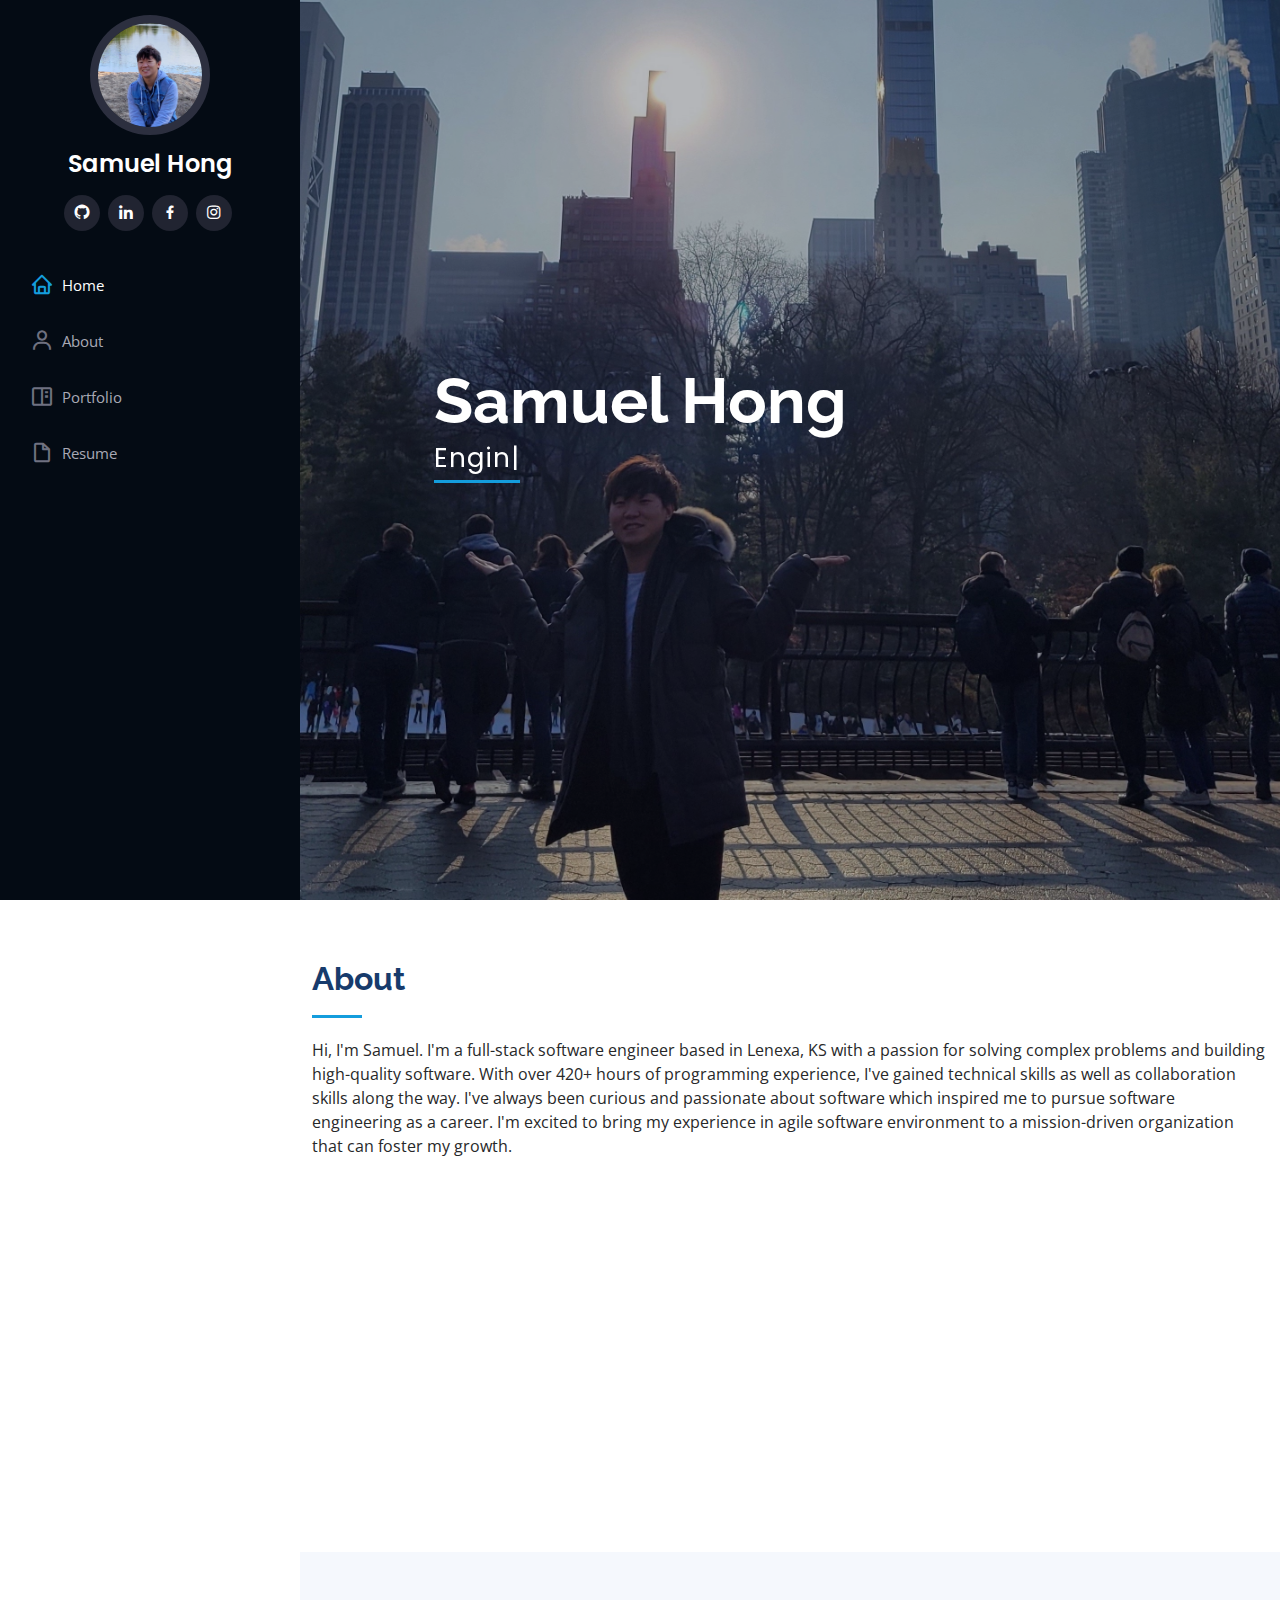
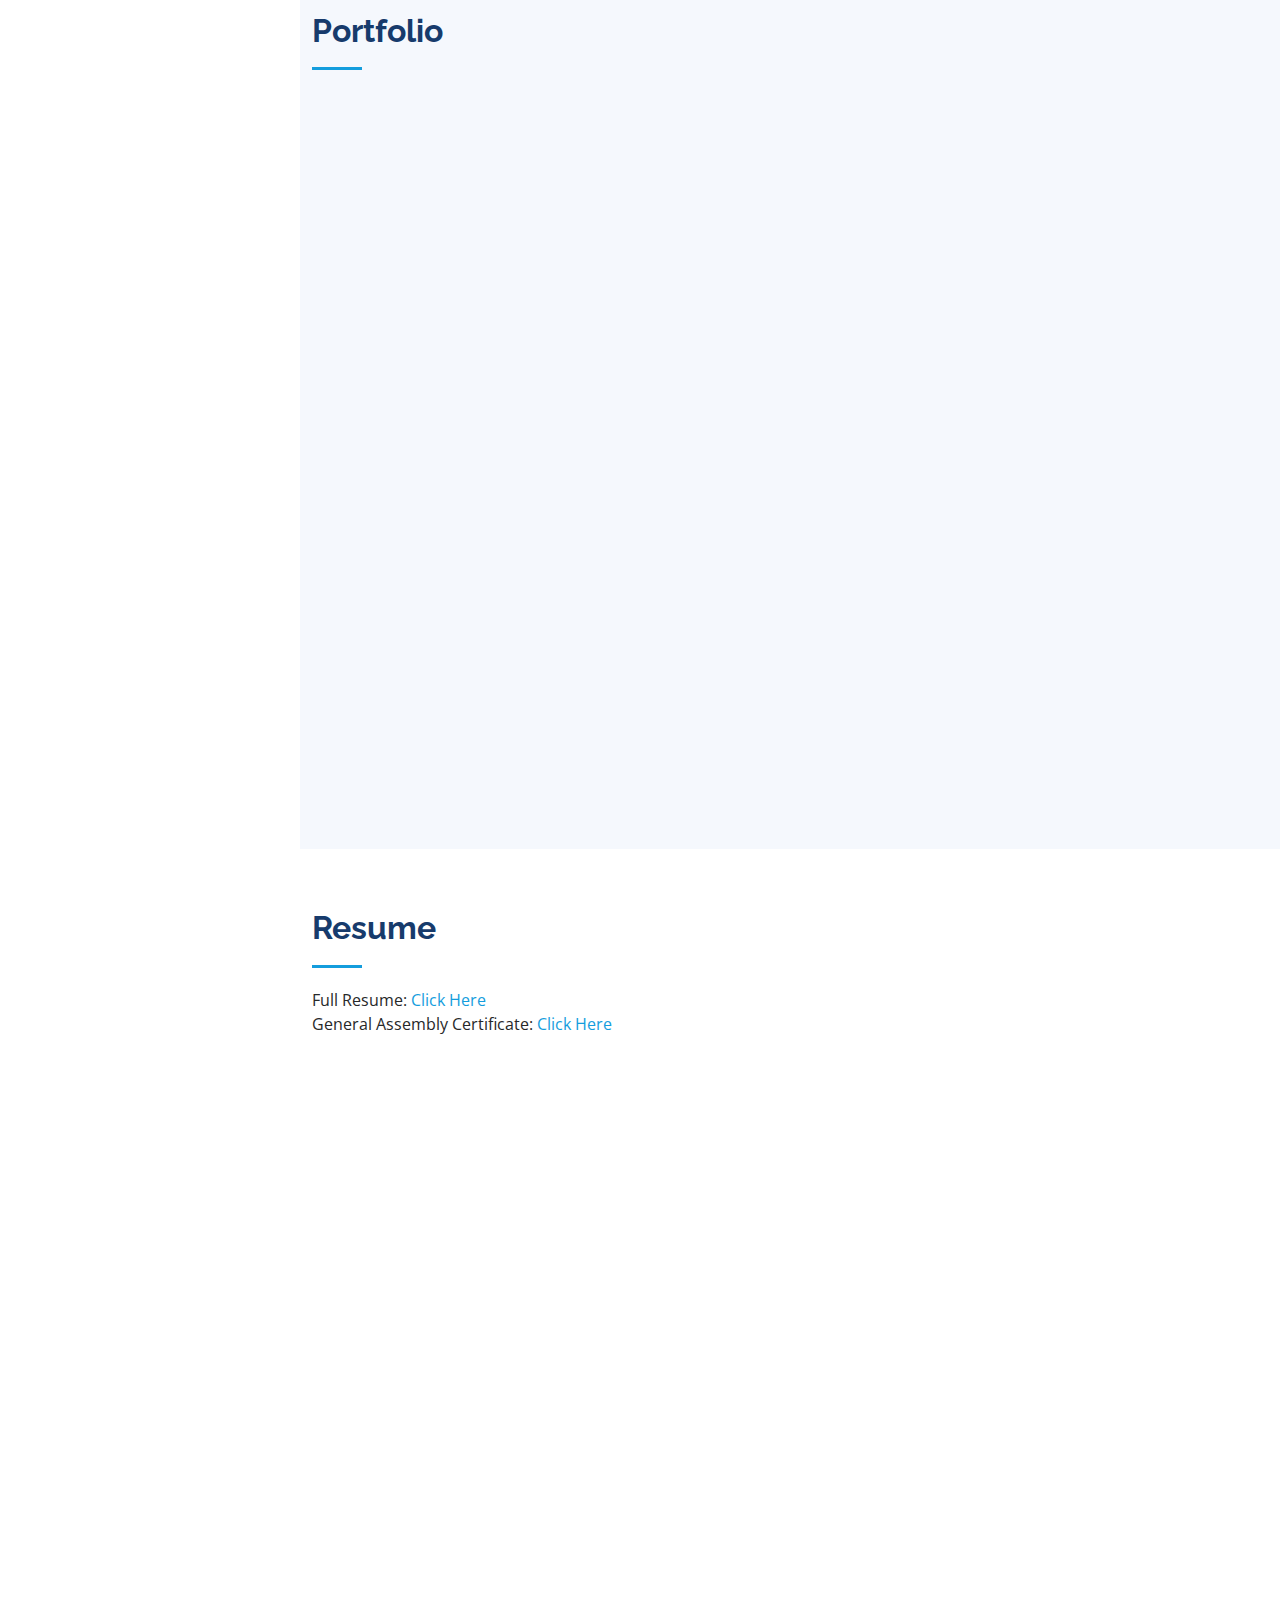
==== index.html @ b25043bc "small corrections on apps" ====
<!DOCTYPE html>
<html lang="en">

<head>
  <meta charset="utf-8">
  <meta content="width=device-width, initial-scale=1.0" name="viewport">

  <title>Samuel Hong's Portfolio</title>
  <meta content="" name="description">
  <meta content="" name="keywords">

  <!-- Favicons -->
  <link href="assets/img/favicon.png" rel="icon">
  <link href="assets/img/apple-touch-icon.png" rel="apple-touch-icon">

  <!-- Google Fonts -->
  <link href="https://fonts.googleapis.com/css?family=Open+Sans:300,300i,400,400i,600,600i,700,700i|Raleway:300,300i,400,400i,500,500i,600,600i,700,700i|Poppins:300,300i,400,400i,500,500i,600,600i,700,700i" rel="stylesheet">

  <!-- Vendor CSS Files -->
  <link href="assets/vendor/aos/aos.css" rel="stylesheet">
  <link href="assets/vendor/bootstrap/css/bootstrap.min.css" rel="stylesheet">
  <link href="assets/vendor/bootstrap-icons/bootstrap-icons.css" rel="stylesheet">
  <link href="assets/vendor/boxicons/css/boxicons.min.css" rel="stylesheet">
  <link href="assets/vendor/glightbox/css/glightbox.min.css" rel="stylesheet">
  <link href="assets/vendor/swiper/swiper-bundle.min.css" rel="stylesheet">

  <!-- Template Main CSS File -->
  <link href="assets/css/style.css" rel="stylesheet">

</head>

<body>

  <!-- ======= Mobile nav toggle button ======= -->
  <i class="bi bi-list mobile-nav-toggle d-xl-none"></i>

  <!-- ======= Header ======= -->
  <header id="header">
    <div class="d-flex flex-column">

      <div class="profile">
        <img src="assets/img/profile-img.png" alt="" class="img-fluid rounded-circle">
        <h1 class="text-light"><a href="index.html">Samuel Hong</a></h1>
        <div class="social-links mt-3 text-center">
          <a href="https://github.com/hongssam9" target="_blank" class="google-plus"><i class="bx bxl-github"></i></a>
          <a href="https://www.linkedin.com/in/hongssam9/" target="_blank" class="linkedin"><i class="bx bxl-linkedin"></i></a>
          <a href="https://www.facebook.com/hongssam9/" target="_blank" class="facebook"><i class="bx bxl-facebook"></i></a>
          <a href="https://www.instagram.com/hong_ssam9/" target="_blank" class="instagram"><i class="bx bxl-instagram"></i></a> 
        </div>
      </div>

      <nav id="navbar" class="nav-menu navbar">
        <ul>
          <li><a href="#hero" class="nav-link scrollto active"><i class="bx bx-home"></i> <span>Home</span></a></li>
          <li><a href="#about" class="nav-link scrollto"><i class="bx bx-user"></i> <span>About</span></a></li>
          <li><a href="#portfolio" class="nav-link scrollto"><i class="bx bx-book-content"></i> <span>Portfolio</span></a></li>
          <li><a href="#resume" class="nav-link scrollto"><i class="bx bx-file-blank"></i> <span>Resume</span></a></li>
          <!-- <li><a href="#contact" class="nav-link scrollto"><i class="bx bx-envelope"></i> <span>Contact</span></a></li> -->
        </ul>
      </nav><!-- .nav-menu -->
    </div>
  </header><!-- End Header -->

  <!-- ======= Hero Section ======= -->
  <section id="hero" class="d-flex flex-column justify-content-center align-items-center">
    <div class="hero-container" data-aos="fade-in">
      <h1>Samuel Hong</h1>
      <p><span class="typed" data-typed-items="Engineer, Developer, Freelancer, Golfer"></span></p>
    </div>
  </section><!-- End Hero -->

  <main id="main">

    <!-- ======= About Section ======= -->
    <section id="about" class="about">
      <div class="container">

        <div class="section-title">
          <h2>About</h2>
          <p>Hi, I'm Samuel. I'm a full-stack software engineer based in Lenexa, KS with a passion for solving complex problems and building high-quality software. With over 420+ hours of programming experience, I've gained technical skills as well as collaboration skills along the way. I've always been curious and passionate about software which inspired me to pursue software engineering as a career. I'm excited to bring my experience in agile software environment to a mission-driven organization that can foster my growth.</p>
        </div>

        <div class="row">
          <div class="col-lg-4" data-aos="fade-right">
            <img src="assets/img/profile-img.png" class="img-fluid" alt="">
          </div>
          <div class="col-lg-8 pt-4 pt-lg-0 content" data-aos="fade-left">
            <h3>Software Engineer &amp; Web Developer</h3>
            <!-- <p class="fst-italic">
              Lorem ipsum dolor sit amet, consectetur adipiscing elit, sed do eiusmod tempor incididunt ut labore et dolore
              magna aliqua.
            </p> -->
            <div class="row">
              <div class="col-lg-6">
                <ul>
                  <!-- <li><i class="bi bi-chevron-right"></i> <strong>Birthday:</strong> <span>1 May 1995</span></li> -->
                  <!-- <li><i class="bi bi-chevron-right"></i> <strong>Website:</strong> <span>www.example.com</span></li> -->
                  <li><i class="bi bi-chevron-right"></i> <strong>Location:</strong> <span>Kansas, USA</span></li>
                  <li><i class="bi bi-chevron-right"></i> <strong>Degree:</strong> <span>B.S. Mechanical Engineering</span></li>
                  <li><i class="bi bi-chevron-right"></i> <strong>Email:</strong> <span>hongssam9@gmail.com</span></li>
                </ul>
              </div>
              <!-- For next column stuff -->
              <!-- <div class="col-lg-6">
                <ul>
               
                </ul>
              </div> -->
            </div>
            <!-- <p>
              Officiis eligendi itaque labore et dolorum mollitia officiis optio vero. Quisquam sunt adipisci omnis et ut. Nulla accusantium dolor incidunt officia tempore. Et eius omnis.
              Cupiditate ut dicta maxime officiis quidem quia. Sed et consectetur qui quia repellendus itaque neque. Aliquid amet quidem ut quaerat cupiditate. Ab et eum qui repellendus omnis culpa magni laudantium dolores.
            </p> -->
          </div>
        </div>

      </div>
    </section><!-- End About Section -->

    <!-- ======= Facts Section ======= -->
    <!-- <section id="facts" class="facts">
      <div class="container">

        <div class="section-title">
          <h2>Facts</h2>
          <p>Magnam dolores commodi suscipit. Necessitatibus eius consequatur ex aliquid fuga eum quidem. Sit sint consectetur velit. Quisquam quos quisquam cupiditate. Et nemo qui impedit suscipit alias ea. Quia fugiat sit in iste officiis commodi quidem hic quas.</p>
        </div>

        <div class="row no-gutters">

          <div class="col-lg-3 col-md-6 d-md-flex align-items-md-stretch" data-aos="fade-up">
            <div class="count-box">
              <i class="bi bi-emoji-smile"></i>
              <span data-purecounter-start="0" data-purecounter-end="232" data-purecounter-duration="1" class="purecounter"></span>
              <p><strong>Happy Clients</strong> consequuntur quae</p>
            </div>
          </div>

          <div class="col-lg-3 col-md-6 d-md-flex align-items-md-stretch" data-aos="fade-up" data-aos-delay="100">
            <div class="count-box">
              <i class="bi bi-journal-richtext"></i>
              <span data-purecounter-start="0" data-purecounter-end="521" data-purecounter-duration="1" class="purecounter"></span>
              <p><strong>Projects</strong> adipisci atque cum quia aut</p>
            </div>
          </div>

          <div class="col-lg-3 col-md-6 d-md-flex align-items-md-stretch" data-aos="fade-up" data-aos-delay="200">
            <div class="count-box">
              <i class="bi bi-headset"></i>
              <span data-purecounter-start="0" data-purecounter-end="1453" data-purecounter-duration="1" class="purecounter"></span>
              <p><strong>Hours Of Support</strong> aut commodi quaerat</p>
            </div>
          </div>

          <div class="col-lg-3 col-md-6 d-md-flex align-items-md-stretch" data-aos="fade-up" data-aos-delay="300">
            <div class="count-box">
              <i class="bi bi-people"></i>
              <span data-purecounter-start="0" data-purecounter-end="32" data-purecounter-duration="1" class="purecounter"></span>
              <p><strong>Hard Workers</strong> rerum asperiores dolor</p>
            </div>
          </div>

        </div>

      </div>
    </section> -->
    <!-- End Facts Section -->

    <!-- ======= Skills Section ======= -->
    <!-- <section id="skills" class="skills section-bg">
      <div class="container">

        <div class="section-title">
          <h2>Skills</h2>
        </div>

  
          <div class="col-lg-6" data-aos="fade-up">
            <div class="progress">
              <span class="skill">HTML </span> 
            </div>
            <div class="progress">
              <span class="skill">CSS </span> 
            </div>
            <div class="progress">
              <span class="skill">JavaScript</span> 
            </div>
         
            <div class="progress">
              <span class="skill">Django </span> 
            </div>

            <div class="progress">
              <span class="skill">NodeJS </span> 
            </div>

            <div class="progress">
              <span class="skill">Express </span> 
            </div>

            <div class="progress">
              <span class="skill">MongoDB </span> 
            </div>

            <div class="progress">
              <span class="skill">SQL </span> 
            </div>

            <div class="progress">
              <span class="skill">NoSQL </span> 
              </div>
            </div>

            <div class="progress">
              <span class="skill">PostgresSQL</span> 
            </div>

            <div class="progress">
              <span class="skill">NodeJS</span> 
            </div>

            <div class="progress">
              <span class="skill">NodeJS 
            </div>

            <div class="progress">
              <span class="skill">Photoshop <i class="val">55%</i></span>
              <div class="progress-bar-wrap">
                <div class="progress-bar" role="progressbar" aria-valuenow="55" aria-valuemin="0" aria-valuemax="100"></div>
              </div>
            </div>

          </div>

        </div>

      </div>
    </section> -->
    <!-- End Skills Section -->

     <!-- ======= Portfolio Section ======= -->
     <section id="portfolio" class="portfolio section-bg">
      <div class="container">

        <div class="section-title">
          <h2>Portfolio</h2>
          <!-- <p>Magnam dolores commodi suscipit. Necessitatibus eius consequatur ex aliquid fuga eum quidem. Sit sint consectetur velit. Quisquam quos quisquam cupiditate. Et nemo qui impedit suscipit alias ea. Quia fugiat sit in iste officiis commodi quidem hic quas.</p> -->
        </div>

        <div class="row" data-aos="fade-up">
          <div class="col-lg-12 d-flex justify-content-center">
            <ul id="portfolio-flters">
              <li data-filter="*" class="filter-active">All</li>
              <li data-filter=".filter-app">App</li>
              <li data-filter=".filter-web">Web</li>
              <li data-filter=".filter-misc">Misc</li>
            </ul>
          </div>
        </div>

        <div class="row portfolio-container" data-aos="fade-up" data-aos-delay="100">

          <div class="col-lg-4 col-md-6 portfolio-item filter-app">
            <div class="portfolio-wrap">
              <img src="assets/img/portfolio/simon-1.png" class="img-fluid" alt="">
              <div class="portfolio-links">
                <a href="assets/img/portfolio/simon-1.png" data-gallery="portfolioGallery" class="portfolio-lightbox" title="Simon"><i class="bx bx-plus"></i></a>
                <a href="simon-details.html" title="Simon Details"><i class="bx bx-link"></i></a>
              </div>
            </div>
          </div>

          <div class="col-lg-4 col-md-6 portfolio-item filter-app">
            <div class="portfolio-wrap">
              <img src="assets/img/portfolio/Lood-1.png" class="img-fluid" id = "lood-img" alt="">
              <div class="portfolio-links">
                <a href="assets/img/portfolio/Lood-1.png" data-gallery="portfolioGallery" class="portfolio-lightbox" title="Lood"><i class="bx bx-plus"></i></a>
                <a href="lood-details.html" title="Lood Details"><i class="bx bx-link"></i></a>
              </div>
            </div>
          </div>

          <div class="col-lg-4 col-md-6 portfolio-item filter-web">
            <div class="portfolio-wrap">
              <img src="assets/img/portfolio/GreatJourney2.png" class="img-fluid" alt="">
              <div class="portfolio-links">
                <a href="assets/img/portfolio/GreatJourney1.png" data-gallery="portfolioGallery" class="portfolio-lightbox" title="hApi Towers"><i class="bx bx-plus"></i></a>
                <a href="GreatJourney-details.html" title="hApi Details"><i class="bx bx-link"></i></a>
              </div>
            </div>
          </div>

          <div class="col-lg-4 col-md-6 portfolio-item filter-web">
            <div class="portfolio-wrap">
              <img src="assets/img/portfolio/SoCap-1.png" class="img-fluid" alt="">
              <div class="portfolio-links">
                <a href="assets/img/portfolio/SoCap-1.png" data-gallery="portfolioGallery" class="portfolio-lightbox" title="SoCap"><i class="bx bx-plus"></i></a>
                <a href="SoCap.html" title="SoCap Details"><i class="bx bx-link"></i></a>
              </div>
            </div>
          </div>

          <div class="col-lg-4 col-md-6 portfolio-item filter-misc">
            <div class="portfolio-wrap">
              <img src="assets/img/portfolio/DDS_1.png" class="img-fluid" alt="">
              <div class="portfolio-links">
                <a href="assets/img/portfolio/DDS_1.png" data-gallery="portfolioGallery" class="portfolio-lightbox" title="Dilatant Decelerate System"><i class="bx bx-plus"></i></a>
                <a href="dds.html" title="Dilatant Decelerate System Details"><i class="bx bx-link"></i></a>
              </div>
            </div>
          </div>

        </div>
      </div>
    </section>
    <!-- End Portfolio Section -->

    <!-- ======= Resume Section ======= -->
    <section id="resume" class="resume">
      <div class="container">

        <div class="section-title">
          <h2>Resume</h2>
          <p>Full Resume: <a href="/assets/img/Hong_Resume.pdf" target="_blank">Click Here</a></p>
          <p>General Assembly Certificate: <a href="/assets/img/GA_Certificate.pdf" target="_blank"> Click Here</a></p>
        </div>

        <div class="row">
          <div class="col-lg-6" data-aos="fade-up">
            <h3 class="resume-title">Sumary</h3>
            <div class="resume-item pb-0">
              <h4>Samuel Hong</h4>
              <p><em>An ambitious software engineering fellow with a mechanical engineering background with a track record for providing reliable technical expertise, project management, and program delivery. An innovator who excels in the
                challenge of accurate solutions for difficult situations in product design, testing, and development. A well-rounded and reliable leader with outstanding interpersonal and communication skills, driven to develop and grow within a challenging and rewarding career and work environment.</em></p>
            </div>

            <h3 class="resume-title">Education</h3>
            <div class="resume-item">
              <h4>Software Engineering Immersive</h4>
              <h5>2021-2022</h5>
              <p><em>General Assembly</em></p>
            </div>
            <div class="resume-item">
              <h4>B.S. Mechanical Engineering</h4>
              <h5>2014 - 2019</h5>
              <p><em>University of Kansas, Lawrence, KS</em></p>
            </div>
          </div>
          <div class="col-lg-6" data-aos="fade-up" data-aos-delay="100">
            <h3 class="resume-title">Experience</h3>
            <div class="resume-item">
              <h4>Software Engineering Fellow</h4>
              <h5>Oct 2021 - Jan 2022</h5>
              <p><em>General Assembly</em></p>
              <p>420+ hours of intensive training in a variety of modern programming languages and technologies</p>
              <ul>
                <li>Utilized hands-on approach to design and build web applications with full CRUD functionality</li>
                <li>Produced four applications using full-stack JavaScript and several other programming languages</li>
              </ul>
            </div>
            <div class="resume-item">
              <h4>Assistant Store Manager</h4>
              <h5>Jan 2020 - Oct 2021</h5>
              <p><em>Genie's Beauty Supply</em></p>
              <p>Completed management and organizational tasks that supported efficiency of store's operation and promoted great shopping experience for about 200 store patrons daily</p>
              <ul>
                <li>Monitored and maintained store inventory levels</li>
                <li>Resolved customer complaints and concerns in a timely manner</li>
              </ul>
            </div>
            <div class="resume-item">
              <h4>Direct Methanol Fuel Cell Reseach &bull; Co-Leader</h4>
              <h5>Jan 2019 - Dec 2019</h5>
              <p><em>University of Kansas</em></p>
              <p>Investigated the use and impact of direct methanol fuel cells in material handling applications</p>
              <ul>
                <li>Developed and tested methods to increase performance and decrease costs of direct methanol fuel cells</li>
                <li>Exceeded Department of Energy's expectations and acquired additional funding for DMFC research</li>
              </ul>
            </div>
            <div class="resume-item">
              <h4>Dilatant Decelerate System &bull; Project Leader</h4>
              <h5>Jan 2019 - May 2019</h5>
              <p><em>University of Kansas</em></p>
              <p>Responsible for redesigning US Air Force helmets to reduce whiplash and augment safety and function</p>
              <ul>
                <li>Constructed and tested 30 prototypes to ensure quality and reliability while not compromising functionality</li>
                <li>Successfully reinforced helmet base plate to allow full lateral head movement by 35%</li>
              </ul>
            </div>
          </div>
        </div>

      </div>
    </section>
    <!-- End Resume Section -->

    <!-- ======= Contact Section ======= -->
    <!-- <section id="contact" class="contact">
      <div class="container">

        <div class="section-title">
          <h2>Let's Work Together!</h2>
          <p>Contact me! Currently looking for new work opportunities.</p>
        </div>

        <div class="row" data-aos="fade-in">

          <div class="col-lg-5 d-flex align-items-stretch">
            <div class="info">
              <div class="address">
                <i class="bi bi-geo-alt"></i>
                <h4>Location:</h4>
                <p>Lenexa, KS</p>
              </div>

              <div class="email">
                <i class="bi bi-envelope"></i>
                <h4>Email:</h4>
                <p>hongssam9@gmail.com</p>
              </div>
            </div>

          </div>

          <div class="col-lg-7 mt-5 mt-lg-0 d-flex align-items-stretch">
            <form action="forms/contact.php" method="post" role="form" class="php-email-form">
              <div class="row">
                <div class="form-group col-md-6">
                  <label for="name">Your Name</label>
                  <input type="text" name="name" class="form-control" id="name" required>
                </div>
                
                <div class="form-group col-md-6">
                  <label for="name">Your Email</label>
                  <input type="email" class="form-control" name="email" id="email" required>
                </div>
              </div>
              <div class="form-group">
                <label for="name">Subject</label>
                <input type="text" class="form-control" name="subject" id="subject" required>
              </div>
              <div class="form-group">
                <label for="name">Message</label>
                <textarea class="form-control" name="message" rows="10" required></textarea>
              </div>
              <div class="my-3">
                <div class="loading">Loading</div>
                <div class="error-message"></div>
                <div class="sent-message">Your message has been sent. Thank you!</div>
              </div>
              <div class="text-center"><button type="submit">Send Message</button></div>
              <div class="form-group d-none">
                <input type="text" class="form-control" name="first_name">
                <div class="validate"></div>
                </div>
            </form>
          </div>

        </div>

      </div>
    </section> -->
    <!-- End Contact Section -->

  </main><!-- End #main -->

  <a href="#" class="back-to-top d-flex align-items-center justify-content-center"><i class="bi bi-arrow-up-short"></i></a>

  <!-- Vendor JS Files -->
  <script src="assets/vendor/purecounter/purecounter.js"></script>
  <script src="assets/vendor/aos/aos.js"></script>
  <script src="assets/vendor/bootstrap/js/bootstrap.bundle.min.js"></script>
  <script src="assets/vendor/glightbox/js/glightbox.min.js"></script>
  <script src="assets/vendor/isotope-layout/isotope.pkgd.min.js"></script>
  <script src="assets/vendor/swiper/swiper-bundle.min.js"></script>
  <script src="assets/vendor/typed.js/typed.min.js"></script>
  <script src="assets/vendor/waypoints/noframework.waypoints.js"></script>
  <script src="assets/vendor/php-email-form/validate.js"></script>

  <!-- Template Main JS File -->
  <script src="assets/js/main.js"></script>

</body>

</html>
---- assets/css/style.css ----
/*--------------------------------------------------------------
# General
--------------------------------------------------------------*/
body {
  font-family: "Open Sans", sans-serif;
  color: #272829;
}

a {
  color: #149ddd;
  text-decoration: none;
}

a:hover {
  color: #37b3ed;
  text-decoration: none;
}

h1, h2, h3, h4, h5, h6 {
  font-family: "Raleway", sans-serif;
}

/*--------------------------------------------------------------
# Back to top button
--------------------------------------------------------------*/
.back-to-top {
  position: fixed;
  visibility: hidden;
  opacity: 0;
  right: 15px;
  bottom: 15px;
  z-index: 996;
  background: #149ddd;
  width: 40px;
  height: 40px;
  border-radius: 50px;
  transition: all 0.4s;
}
.back-to-top i {
  font-size: 28px;
  color: #fff;
  line-height: 0;
}
.back-to-top:hover {
  background: #2eafec;
  color: #fff;
}
.back-to-top.active {
  visibility: visible;
  opacity: 1;
}

/*--------------------------------------------------------------
# Header
--------------------------------------------------------------*/
#header {
  position: fixed;
  top: 0;
  left: 0;
  bottom: 0;
  width: 300px;
  transition: all ease-in-out 0.5s;
  z-index: 9997;
  transition: all 0.5s;
  padding: 0 15px;
  background: #040b14;
  overflow-y: auto;
}
#header .profile img {
  margin: 15px auto;
  display: block;
  width: 120px;
  border: 8px solid #2c2f3f;
}
#header .profile h1 {
  font-size: 24px;
  margin: 0;
  padding: 0;
  font-weight: 600;
  -moz-text-align-last: center;
  text-align-last: center;
  font-family: "Poppins", sans-serif;
}
#header .profile h1 a, #header .profile h1 a:hover {
  color: #fff;
  text-decoration: none;
}
#header .profile .social-links a {
  font-size: 18px;
  display: inline-block;
  background: #212431;
  color: #fff;
  line-height: 1;
  padding: 8px 0;
  margin-right: 4px;
  border-radius: 50%;
  text-align: center;
  width: 36px;
  height: 36px;
  transition: 0.3s;
}
#header .profile .social-links a:hover {
  background: #149ddd;
  color: #fff;
  text-decoration: none;
}

#main {
  margin-left: 300px;
}

@media (max-width: 1199px) {
  #header {
    left: -300px;
  }

  #main {
    margin-left: 0;
  }
}
/*--------------------------------------------------------------
# Navigation Menu
--------------------------------------------------------------*/
/* Desktop Navigation */
.nav-menu {
  padding: 30px 0 0 0;
}
.nav-menu * {
  margin: 0;
  padding: 0;
  list-style: none;
}
.nav-menu > ul > li {
  position: relative;
  white-space: nowrap;
}
.nav-menu a, .nav-menu a:focus {
  display: flex;
  align-items: center;
  color: #a8a9b4;
  padding: 12px 15px;
  margin-bottom: 8px;
  transition: 0.3s;
  font-size: 15px;
}
.nav-menu a i, .nav-menu a:focus i {
  font-size: 24px;
  padding-right: 8px;
  color: #6f7180;
}
.nav-menu a:hover, .nav-menu .active, .nav-menu .active:focus, .nav-menu li:hover > a {
  text-decoration: none;
  color: #fff;
}
.nav-menu a:hover i, .nav-menu .active i, .nav-menu .active:focus i, .nav-menu li:hover > a i {
  color: #149ddd;
}

/* Mobile Navigation */
.mobile-nav-toggle {
  position: fixed;
  right: 15px;
  top: 15px;
  z-index: 9998;
  border: 0;
  font-size: 24px;
  transition: all 0.4s;
  outline: none !important;
  background-color: #149ddd;
  color: #fff;
  width: 40px;
  height: 40px;
  display: inline-flex;
  align-items: center;
  justify-content: center;
  line-height: 0;
  border-radius: 50px;
  cursor: pointer;
}

.mobile-nav-active {
  overflow: hidden;
}
.mobile-nav-active #header {
  left: 0;
}

/*--------------------------------------------------------------
# Hero Section
--------------------------------------------------------------*/
#hero {
  width: 100%;
  height: 100vh;
  background: url("../img/hero-bg.jpg") top center;
  background-size: cover;
}
#hero:before {
  content: "";
  background: rgba(5, 13, 24, 0.3);
  position: absolute;
  bottom: 0;
  top: 0;
  left: 0;
  right: 0;
  z-index: 1;
}
#hero .hero-container {
  position: relative;
  z-index: 2;
  min-width: 300px;
}
#hero h1 {
  margin: 0 0 10px 0;
  font-size: 64px;
  font-weight: 700;
  line-height: 56px;
  color: #fff;
}
#hero p {
  color: #fff;
  margin-bottom: 50px;
  font-size: 26px;
  font-family: "Poppins", sans-serif;
}
#hero p span {
  color: #fff;
  padding-bottom: 4px;
  letter-spacing: 1px;
  border-bottom: 3px solid #149ddd;
}
@media (min-width: 1024px) {
  #hero {
    background-attachment: fixed;
  }
}
@media (max-width: 768px) {
  #hero h1 {
    font-size: 28px;
    line-height: 36px;
  }
  #hero h2 {
    font-size: 18px;
    line-height: 24px;
    margin-bottom: 30px;
  }
}

/*--------------------------------------------------------------
# Sections General
--------------------------------------------------------------*/
section {
  padding: 60px 0;
  overflow: hidden;
}

.section-bg {
  background: #f5f8fd;
}

.section-title {
  padding-bottom: 30px;
}
.section-title h2 {
  font-size: 32px;
  font-weight: bold;
  margin-bottom: 20px;
  padding-bottom: 20px;
  position: relative;
  color: #173b6c;
}
.section-title h2::after {
  content: "";
  position: absolute;
  display: block;
  width: 50px;
  height: 3px;
  background: #149ddd;
  bottom: 0;
  left: 0;
}
.section-title p {
  margin-bottom: 0;
}

/*--------------------------------------------------------------
# About
--------------------------------------------------------------*/
.about .content h3 {
  font-weight: 700;
  font-size: 26px;
  color: #173b6c;
}
.about .content ul {
  list-style: none;
  padding: 0;
}
.about .content ul li {
  margin-bottom: 20px;
  display: flex;
  align-items: center;
}
.about .content ul strong {
  margin-right: 10px;
}
.about .content ul i {
  font-size: 16px;
  margin-right: 5px;
  color: #149ddd;
  line-height: 0;
}
.about .content p:last-child {
  margin-bottom: 0;
}

/*--------------------------------------------------------------
# Facts
--------------------------------------------------------------*/
.facts {
  padding-bottom: 30px;
}
.facts .count-box {
  padding: 30px;
  width: 100%;
}
.facts .count-box i {
  display: block;
  font-size: 44px;
  color: #149ddd;
  float: left;
  line-height: 0;
}
.facts .count-box span {
  font-size: 48px;
  line-height: 40px;
  display: block;
  font-weight: 700;
  color: #050d18;
  margin-left: 60px;
}
.facts .count-box p {
  padding: 15px 0 0 0;
  margin: 0 0 0 60px;
  font-family: "Raleway", sans-serif;
  font-size: 14px;
  color: #122f57;
}
.facts .count-box a {
  font-weight: 600;
  display: block;
  margin-top: 20px;
  color: #122f57;
  font-size: 15px;
  font-family: "Poppins", sans-serif;
  transition: ease-in-out 0.3s;
}
.facts .count-box a:hover {
  color: #1f5297;
}

/*--------------------------------------------------------------
# Skills
--------------------------------------------------------------*/
.skills .progress {
  height: 60px;
  display: block;
  background: none;
  border-radius: 0;
}
.skills .progress .skill {
  padding: 0;
  margin: 0 0 6px 0;
  text-transform: uppercase;
  display: block;
  font-weight: 600;
  font-family: "Poppins", sans-serif;
  color: #050d18;
}
.skills .progress .skill .val {
  float: right;
  font-style: normal;
}
.skills .progress-bar-wrap {
  background: #dce8f8;
  height: 10px;
}
.skills .progress-bar {
  width: 1px;
  height: 10px;
  transition: 0.9s;
  background-color: #149ddd;
}

/*--------------------------------------------------------------
# Resume
--------------------------------------------------------------*/
.resume .resume-title {
  font-size: 26px;
  font-weight: 700;
  margin-top: 20px;
  margin-bottom: 20px;
  color: #050d18;
}
.resume .resume-item {
  padding: 0 0 20px 20px;
  margin-top: -2px;
  border-left: 2px solid #1f5297;
  position: relative;
}
.resume .resume-item h4 {
  line-height: 18px;
  font-size: 18px;
  font-weight: 600;
  text-transform: uppercase;
  font-family: "Poppins", sans-serif;
  color: #050d18;
  margin-bottom: 10px;
}
.resume .resume-item h5 {
  font-size: 16px;
  background: #e4edf9;
  padding: 5px 15px;
  display: inline-block;
  font-weight: 600;
  margin-bottom: 10px;
}
.resume .resume-item ul {
  padding-left: 20px;
}
.resume .resume-item ul li {
  padding-bottom: 10px;
}
.resume .resume-item:last-child {
  padding-bottom: 0;
}
.resume .resume-item::before {
  content: "";
  position: absolute;
  width: 16px;
  height: 16px;
  border-radius: 50px;
  left: -9px;
  top: 0;
  background: #fff;
  border: 2px solid #1f5297;
}

/*--------------------------------------------------------------
# Portfolio
--------------------------------------------------------------*/
.portfolio .portfolio-item {
  margin-bottom: 30px;
}
.portfolio #portfolio-flters {
  padding: 0;
  margin: 0 auto 35px auto;
  list-style: none;
  text-align: center;
  background: #fff;
  border-radius: 50px;
  padding: 2px 15px;
}
.portfolio #portfolio-flters li {
  cursor: pointer;
  display: inline-block;
  padding: 10px 15px 8px 15px;
  font-size: 14px;
  font-weight: 600;
  line-height: 1;
  text-transform: uppercase;
  color: #272829;
  margin-bottom: 5px;
  transition: all 0.3s ease-in-out;
}
.portfolio #portfolio-flters li:hover, .portfolio #portfolio-flters li.filter-active {
  color: #149ddd;
}
.portfolio #portfolio-flters li:last-child {
  margin-right: 0;
}
.portfolio .portfolio-wrap {
  transition: 0.3s;
  position: relative;
  overflow: hidden;
  z-index: 1;
}
.portfolio .portfolio-wrap::before {
  content: "";
  background: rgba(255, 255, 255, 0.5);
  position: absolute;
  left: 0;
  right: 0;
  top: 0;
  bottom: 0;
  transition: all ease-in-out 0.3s;
  z-index: 2;
  opacity: 0;
}
.portfolio .portfolio-wrap .portfolio-links {
  opacity: 1;
  left: 0;
  right: 0;
  bottom: -60px;
  z-index: 3;
  position: absolute;
  transition: all ease-in-out 0.3s;
  display: flex;
  justify-content: center;
}
.portfolio .portfolio-wrap .portfolio-links a {
  color: #fff;
  font-size: 28px;
  text-align: center;
  background: rgba(20, 157, 221, 0.75);
  transition: 0.3s;
  width: 50%;
}
.portfolio .portfolio-wrap .portfolio-links a:hover {
  background: rgba(20, 157, 221, 0.95);
}
.portfolio .portfolio-wrap .portfolio-links a + a {
  border-left: 1px solid #37b3ed;
}
.portfolio .portfolio-wrap:hover::before {
  top: 0;
  left: 0;
  right: 0;
  bottom: 0;
  opacity: 1;
}
.portfolio .portfolio-wrap:hover .portfolio-links {
  opacity: 1;
  bottom: 0;
}

/*--------------------------------------------------------------
# Portfolio Details
--------------------------------------------------------------*/
.portfolio-details {
  padding-top: 40px;
}
.portfolio-details .portfolio-details-slider img {
  width: 60%;
  display: block;
  margin-left: auto;
  margin-right: auto;
}
.portfolio-details .portfolio-details-slider .swiper-pagination {
  margin-top: 20px;
  position: relative;
}
.portfolio-details .portfolio-details-slider .swiper-pagination .swiper-pagination-bullet {
  width: 12px;
  height: 12px;
  background-color: #fff;
  opacity: 1;
  border: 1px solid #149ddd;
}
.portfolio-details .portfolio-details-slider .swiper-pagination .swiper-pagination-bullet-active {
  background-color: #149ddd;
}
.portfolio-details .portfolio-info {
  padding: 30px;
  box-shadow: 0px 0 30px rgba(5, 13, 24, 0.08);
}
.portfolio-details .portfolio-info h3 {
  font-size: 22px;
  font-weight: 700;
  margin-bottom: 20px;
  padding-bottom: 20px;
  border-bottom: 1px solid #eee;
}
.portfolio-details .portfolio-info ul {
  list-style: none;
  padding: 0;
  font-size: 15px;
}
.portfolio-details .portfolio-info ul li + li {
  margin-top: 10px;
}
.portfolio-details .portfolio-description {
  padding-top: 30px;
}
.portfolio-details .portfolio-description h2 {
  font-size: 26px;
  font-weight: 700;
  margin-bottom: 20px;
}
.portfolio-details .portfolio-description p {
  padding: 0;
}
#hapi-map { 
  width: 80%;
}
/*--------------------------------------------------------------
# Contact
--------------------------------------------------------------*/
.contact {
  padding-bottom: 130px;
}
.contact .info {
  padding: 30px;
  background: #fff;
  width: 100%;
  box-shadow: 0 0 24px 0 rgba(0, 0, 0, 0.12);
}
.contact .info i {
  font-size: 20px;
  color: #149ddd;
  float: left;
  width: 44px;
  height: 44px;
  background: #dff3fc;
  display: flex;
  justify-content: center;
  align-items: center;
  border-radius: 50px;
  transition: all 0.3s ease-in-out;
}
.contact .info h4 {
  padding: 0 0 0 60px;
  font-size: 22px;
  font-weight: 600;
  margin-bottom: 5px;
  color: #050d18;
}
.contact .info p {
  padding: 0 0 10px 60px;
  margin-bottom: 20px;
  font-size: 14px;
  color: #173b6c;
}
.contact .info .email p {
  padding-top: 5px;
}
.contact .info .social-links {
  padding-left: 60px;
}
.contact .info .social-links a {
  font-size: 18px;
  display: inline-block;
  background: #333;
  color: #fff;
  line-height: 1;
  padding: 8px 0;
  border-radius: 50%;
  text-align: center;
  width: 36px;
  height: 36px;
  transition: 0.3s;
  margin-right: 10px;
}
.contact .info .social-links a:hover {
  background: #149ddd;
  color: #fff;
}
.contact .info .email:hover i, .contact .info .address:hover i, .contact .info .phone:hover i {
  background: #149ddd;
  color: #fff;
}
.contact .php-email-form {
  width: 100%;
  padding: 30px;
  background: #fff;
  box-shadow: 0 0 24px 0 rgba(0, 0, 0, 0.12);
}
.contact .php-email-form .form-group {
  padding-bottom: 8px;
}
.contact .php-email-form .validate {
  display: none;
  color: red;
  margin: 0 0 15px 0;
  font-weight: 400;
  font-size: 13px;
}
.contact .php-email-form .error-message {
  display: none;
  color: #fff;
  background: #ed3c0d;
  text-align: left;
  padding: 15px;
  font-weight: 600;
}
.contact .php-email-form .error-message br + br {
  margin-top: 25px;
}
.contact .php-email-form .sent-message {
  display: none;
  color: #fff;
  background: #18d26e;
  text-align: center;
  padding: 15px;
  font-weight: 600;
}
.contact .php-email-form .loading {
  display: none;
  background: #fff;
  text-align: center;
  padding: 15px;
}
.contact .php-email-form .loading:before {
  content: "";
  display: inline-block;
  border-radius: 50%;
  width: 24px;
  height: 24px;
  margin: 0 10px -6px 0;
  border: 3px solid #18d26e;
  border-top-color: #eee;
  -webkit-animation: animate-loading 1s linear infinite;
  animation: animate-loading 1s linear infinite;
}
.contact .php-email-form .form-group {
  margin-bottom: 15px;
}
.contact .php-email-form label {
  padding-bottom: 8px;
}
.contact .php-email-form input, .contact .php-email-form textarea {
  border-radius: 0;
  box-shadow: none;
  font-size: 14px;
}
.contact .php-email-form input {
  height: 44px;
}
.contact .php-email-form textarea {
  padding: 10px 15px;
}
.contact .php-email-form button[type=submit] {
  background: #149ddd;
  border: 0;
  padding: 10px 24px;
  color: #fff;
  transition: 0.4s;
  border-radius: 4px;
}
.contact .php-email-form button[type=submit]:hover {
  background: #37b3ed;
}
@-webkit-keyframes animate-loading {
  0% {
    transform: rotate(0deg);
  }
  100% {
    transform: rotate(360deg);
  }
}
@keyframes animate-loading {
  0% {
    transform: rotate(0deg);
  }
  100% {
    transform: rotate(360deg);
  }
}

/*--------------------------------------------------------------
# Breadcrumbs
--------------------------------------------------------------*/
.breadcrumbs {
  padding: 20px 0;
  background: #f9f9f9;
}
.breadcrumbs h2 {
  font-size: 26px;
  font-weight: 300;
}
.breadcrumbs ol {
  display: flex;
  flex-wrap: wrap;
  list-style: none;
  padding: 0;
  margin: 0;
  font-size: 15px;
}
.breadcrumbs ol li + li {
  padding-left: 10px;
}
.breadcrumbs ol li + li::before {
  display: inline-block;
  padding-right: 10px;
  color: #0e2442;
  content: "/";
}
@media (max-width: 768px) {
  .breadcrumbs .d-flex {
    display: block !important;
  }
  .breadcrumbs ol {
    display: block;
  }
  .breadcrumbs ol li {
    display: inline-block;
  }
}

/*--------------------------------------------------------------
# Footer
--------------------------------------------------------------*/
#footer {
  padding: 15px;
  color: #f4f6fd;
  font-size: 14px;
  position: fixed;
  left: 0;
  bottom: 0;
  width: 300px;
  z-index: 9999;
  background: #040b14;
}
#footer .copyright {
  text-align: center;
}
#footer .credits {
  padding-top: 5px;
  text-align: center;
  font-size: 13px;
  color: #eaebf0;
}
@media (max-width: 1199px) {
  #footer {
    position: static;
    width: auto;
    padding-right: 20px 15px;
  }
}
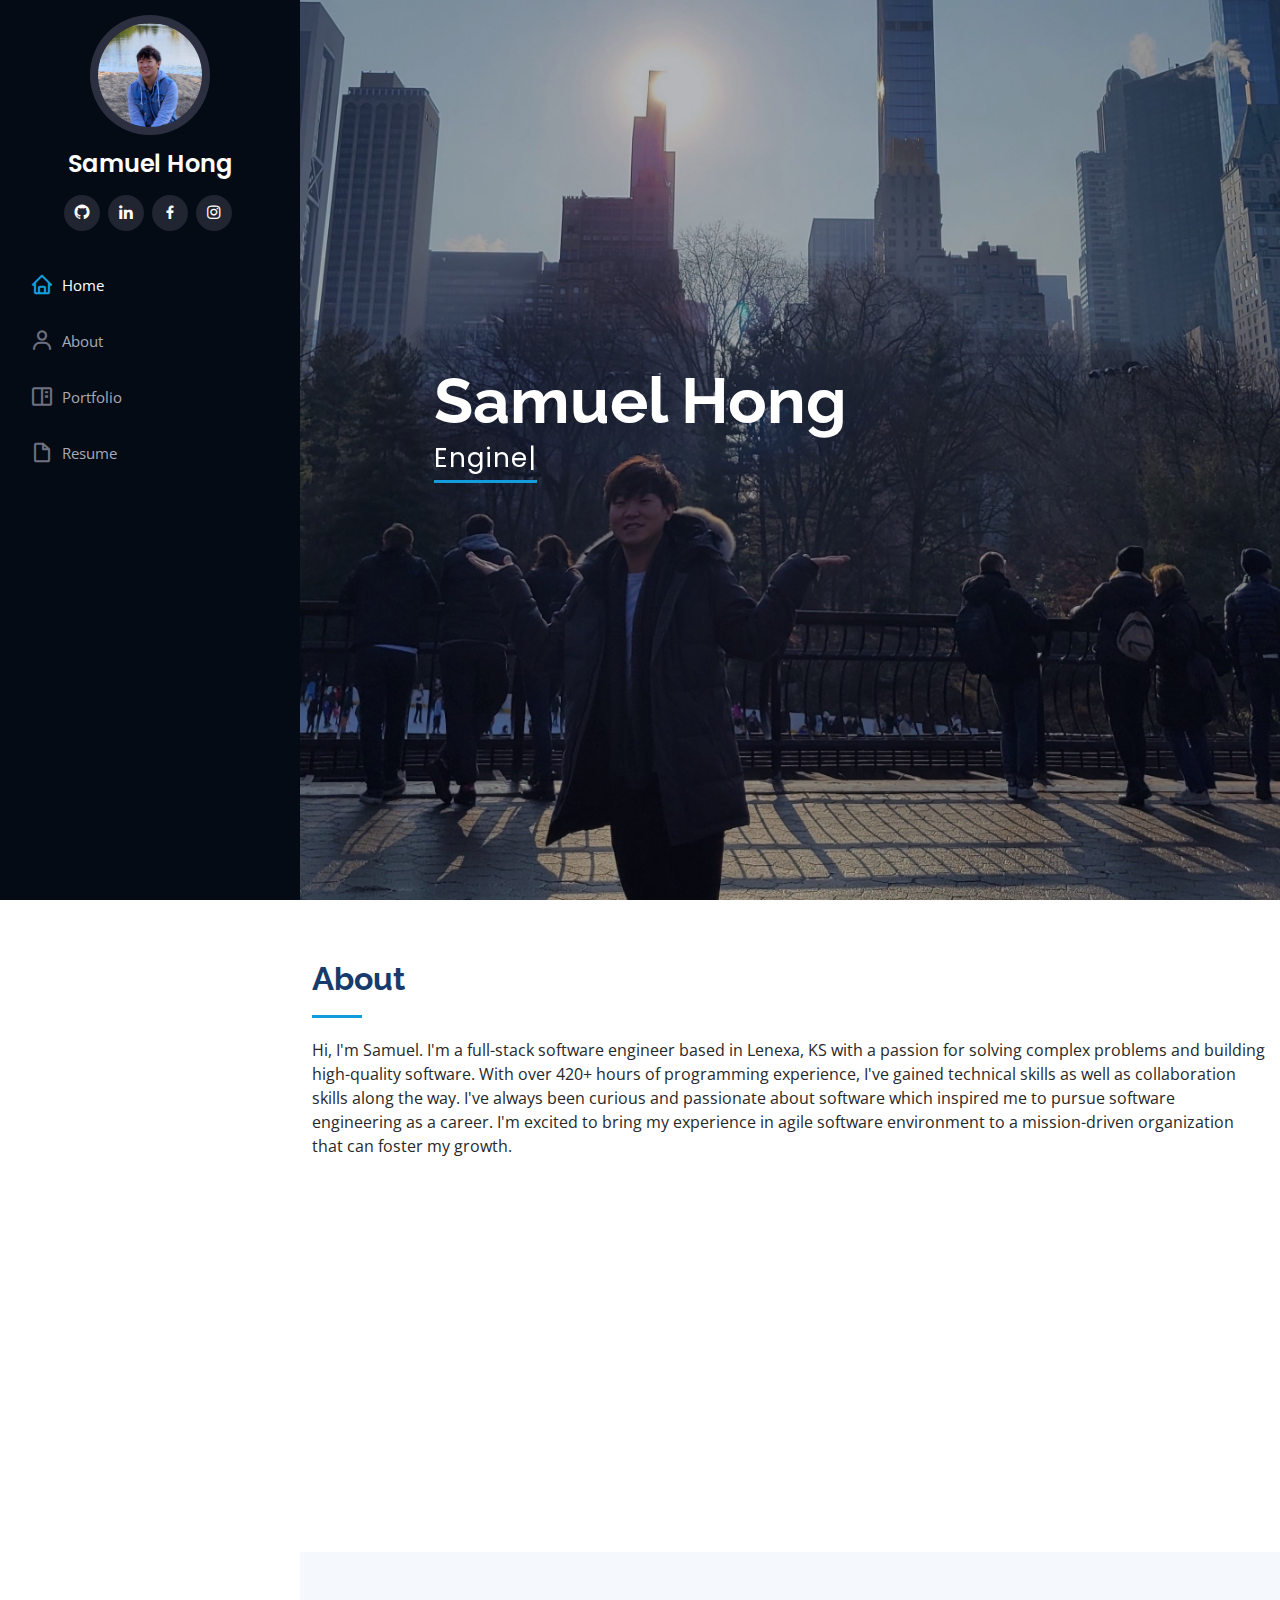
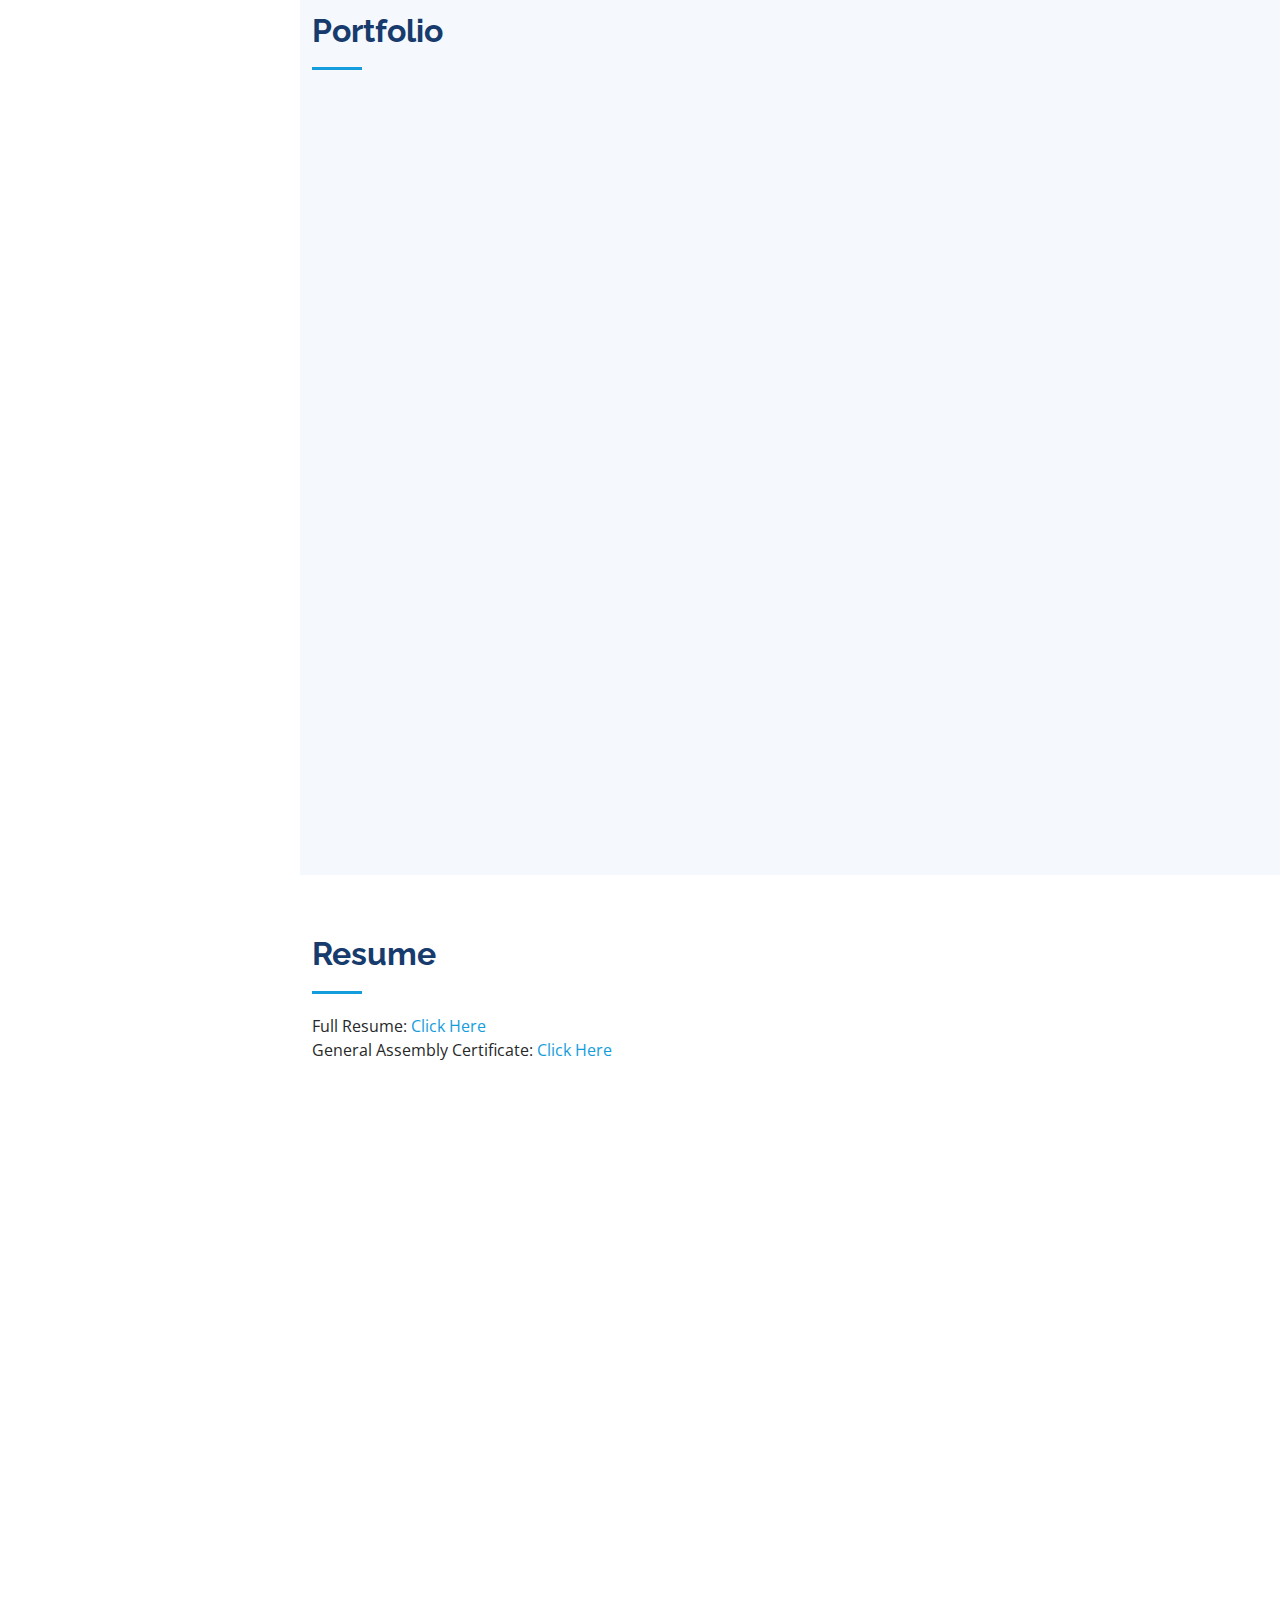
==== commit 71139fe3: "chatapp" ====
--- a/index.html
+++ b/index.html
@@ -310,6 +310,16 @@
             </div>
           </div>
 
+          <div class="col-lg-4 col-md-6 portfolio-item filter-app">
+            <div class="portfolio-wrap">
+              <img src="assets/img/portfolio/chatapp.png" class="img-fluid" alt="">
+              <div class="portfolio-links">
+                <a href="assets/img/portfolio/chatapp.png" data-gallery="portfolioGallery" class="portfolio-lightbox" title="ChatApp"><i class="bx bx-plus"></i></a>
+                <a href="ChatApp.html" title="ChatApp Details"><i class="bx bx-link"></i></a>
+              </div>
+            </div>
+          </div>
+
         </div>
       </div>
     </section>
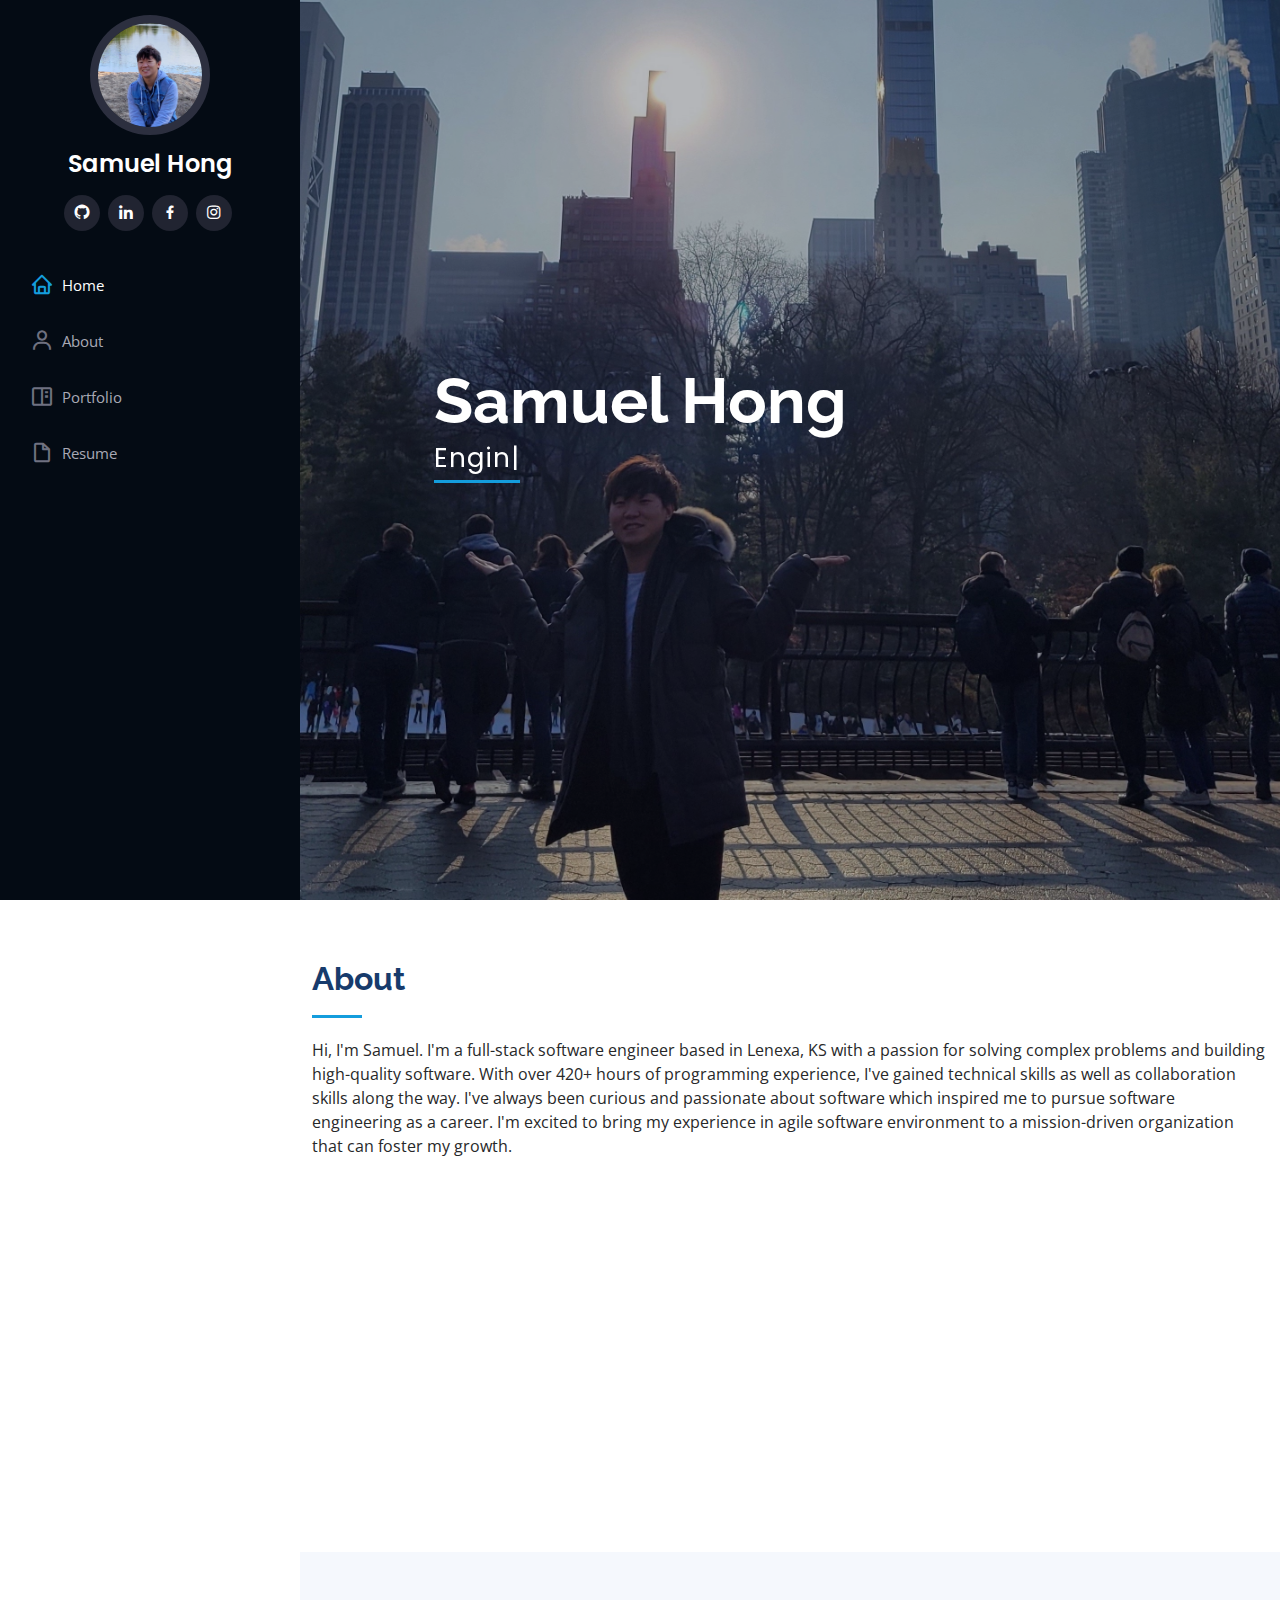
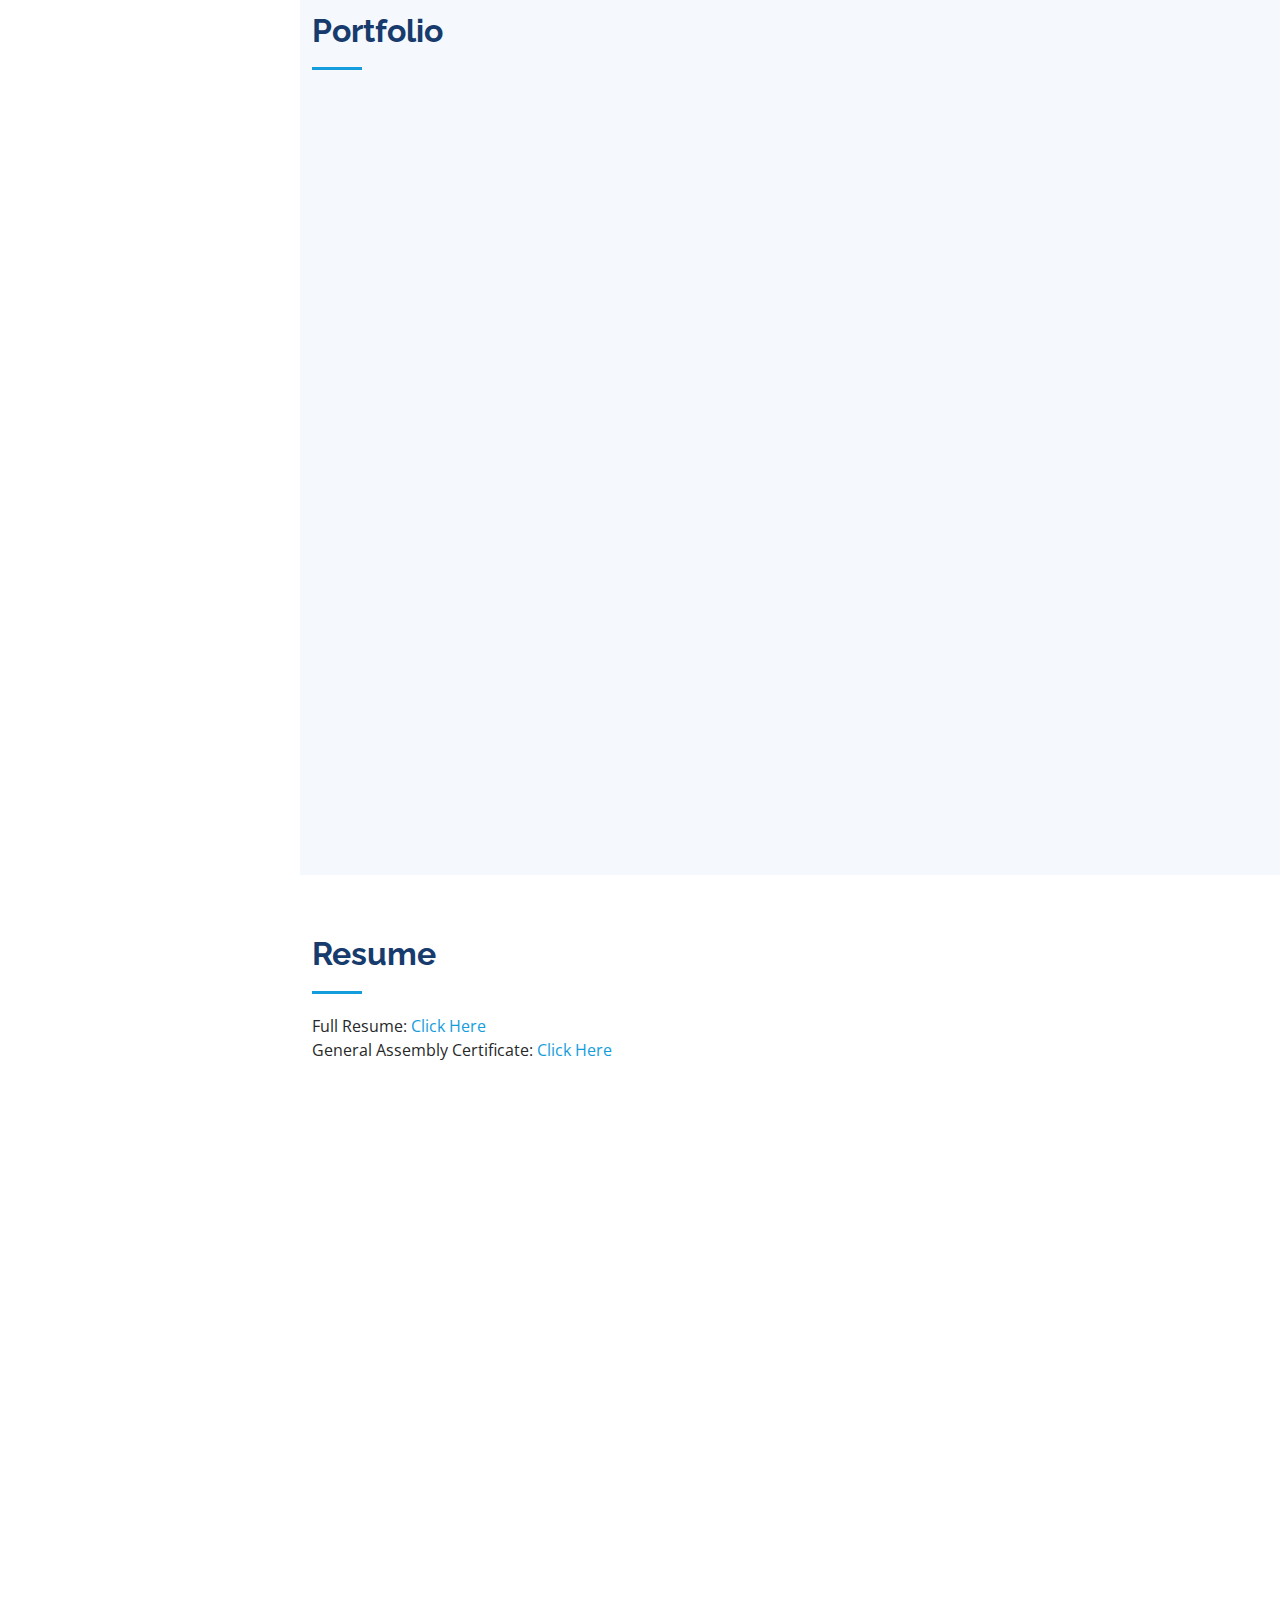
==== commit 63c635bc: "editting categories" ====
--- a/index.html
+++ b/index.html
@@ -253,14 +253,14 @@
               <li data-filter="*" class="filter-active">All</li>
               <li data-filter=".filter-app">App</li>
               <li data-filter=".filter-web">Web</li>
-              <li data-filter=".filter-misc">Misc</li>
+              <li data-filter=".filter-game">Game</li>
             </ul>
           </div>
         </div>
 
         <div class="row portfolio-container" data-aos="fade-up" data-aos-delay="100">
 
-          <div class="col-lg-4 col-md-6 portfolio-item filter-app">
+          <div class="col-lg-4 col-md-6 portfolio-item filter-game">
             <div class="portfolio-wrap">
               <img src="assets/img/portfolio/simon-1.png" class="img-fluid" alt="">
               <div class="portfolio-links">
@@ -280,7 +280,7 @@
             </div>
           </div>
 
-          <div class="col-lg-4 col-md-6 portfolio-item filter-web">
+          <div class="col-lg-4 col-md-6 portfolio-item filter-game">
             <div class="portfolio-wrap">
               <img src="assets/img/portfolio/GreatJourney2.png" class="img-fluid" alt="">
               <div class="portfolio-links">
@@ -290,7 +290,7 @@
             </div>
           </div>
 
-          <div class="col-lg-4 col-md-6 portfolio-item filter-web">
+          <div class="col-lg-4 col-md-6 portfolio-item filter-app">
             <div class="portfolio-wrap">
               <img src="assets/img/portfolio/SoCap-1.png" class="img-fluid" alt="">
               <div class="portfolio-links">
@@ -300,7 +300,7 @@
             </div>
           </div>
 
-          <div class="col-lg-4 col-md-6 portfolio-item filter-misc">
+          <div class="col-lg-4 col-md-6 portfolio-item filter-web">
             <div class="portfolio-wrap">
               <img src="assets/img/portfolio/DDS_1.png" class="img-fluid" alt="">
               <div class="portfolio-links">
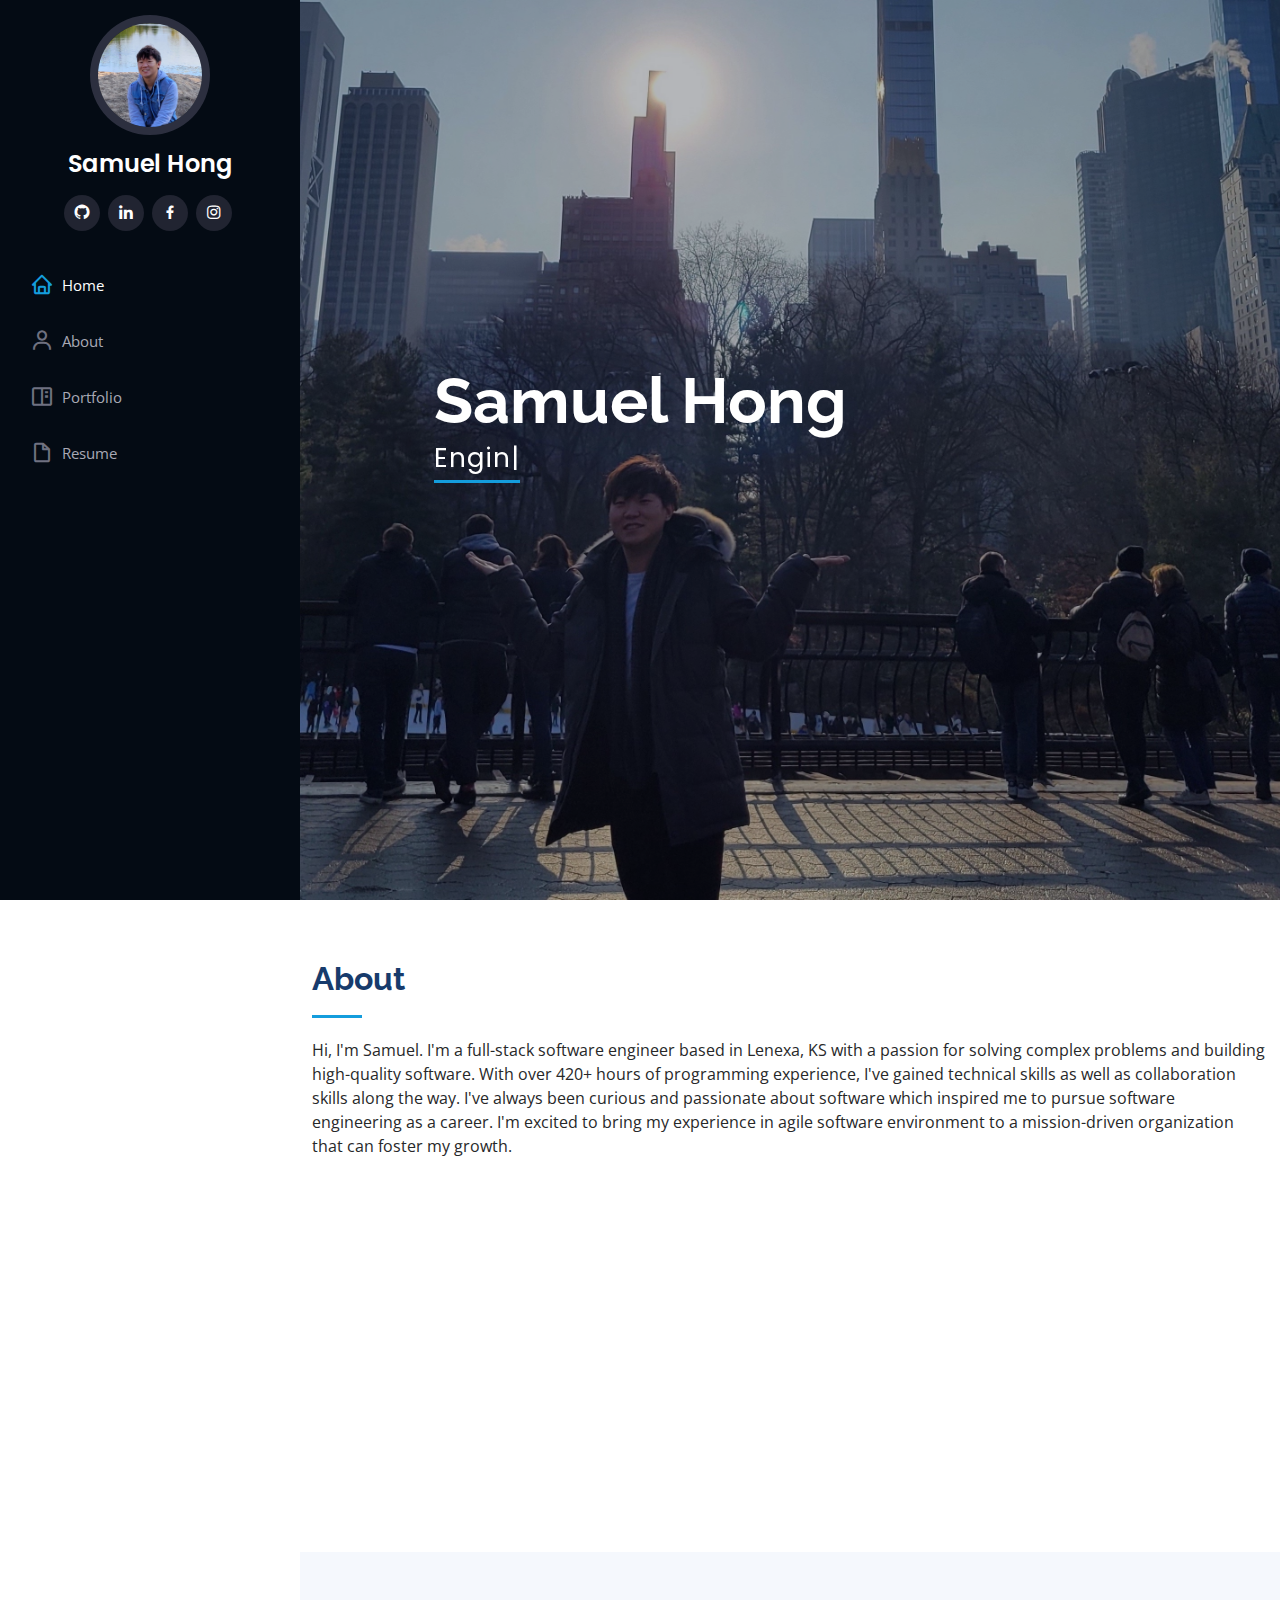
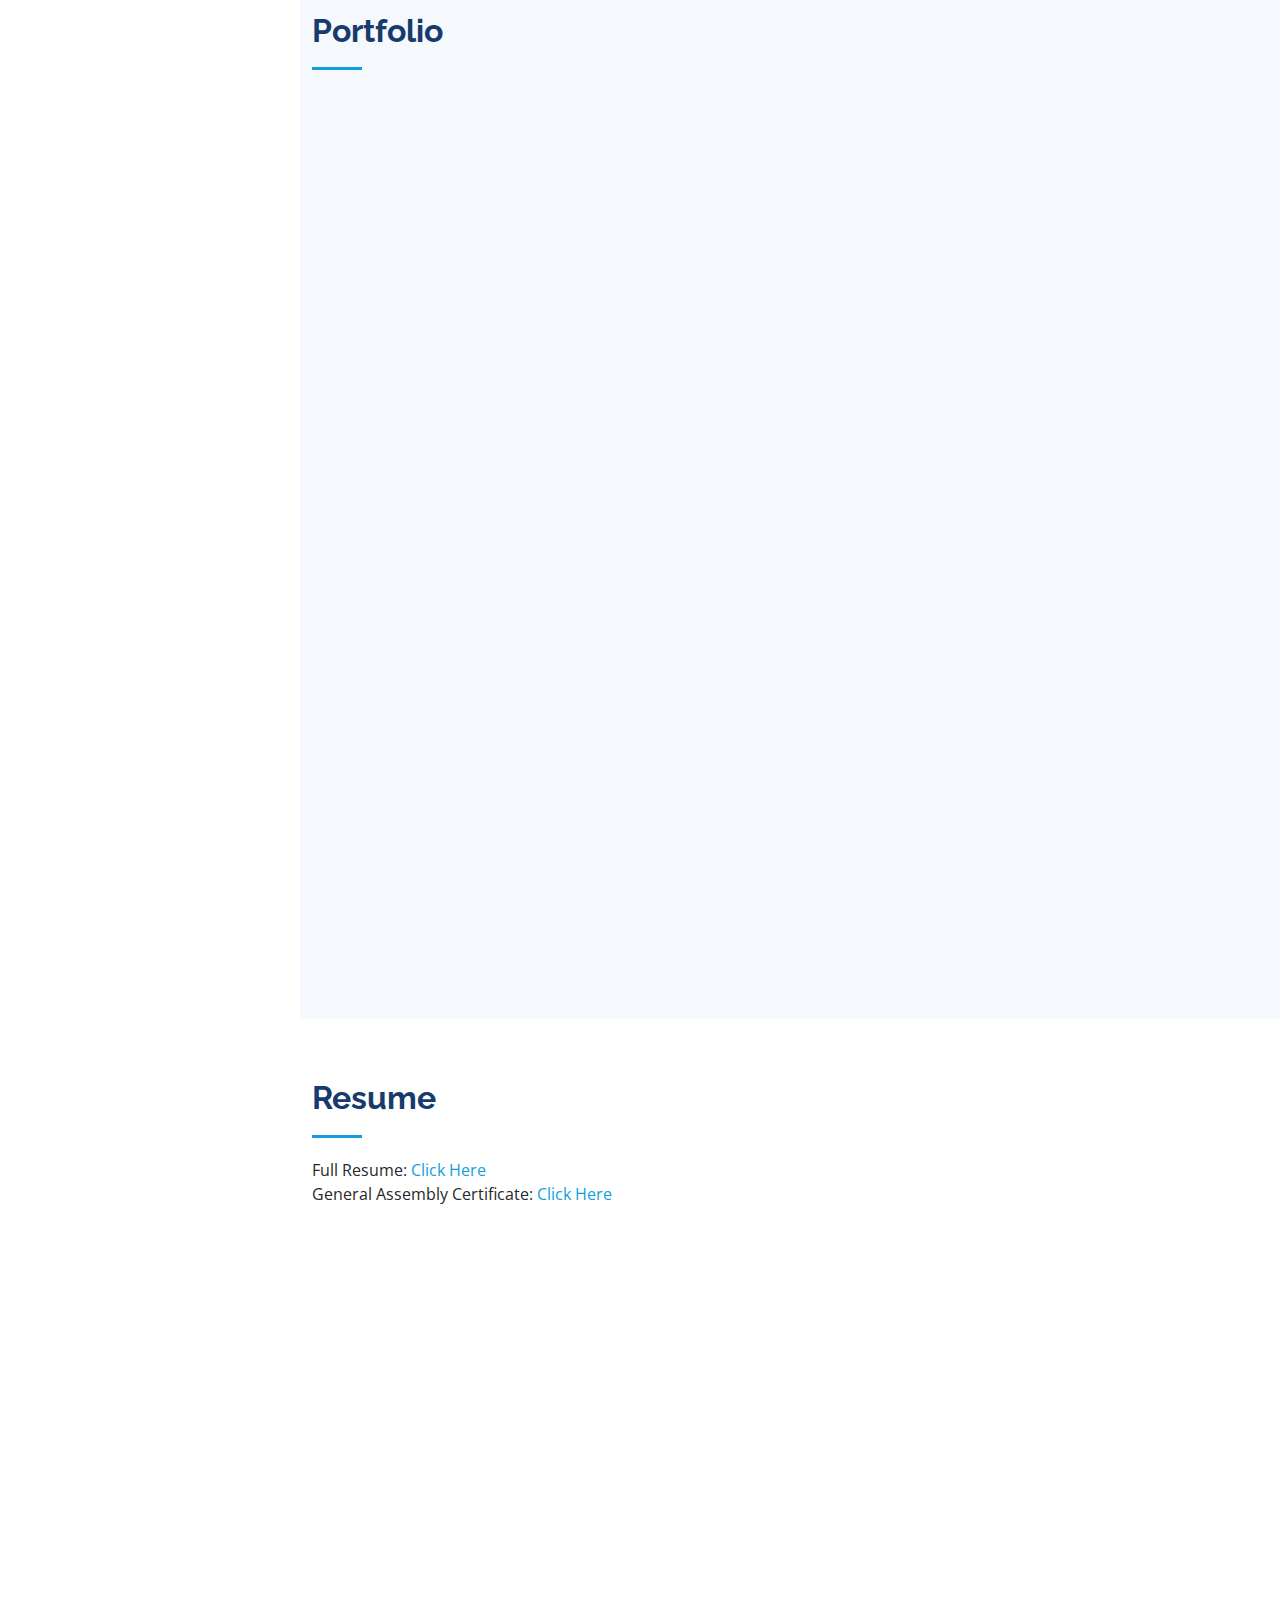
==== commit 7fd6052f: "Big Blue" ====
--- a/index.html
+++ b/index.html
@@ -320,6 +320,16 @@
             </div>
           </div>
 
+          <div class="col-lg-4 col-md-6 portfolio-item filter-app">
+            <div class="portfolio-wrap">
+              <img src="assets/img/portfolio/BigBlue.png" class="img-fluid" alt="">
+              <div class="portfolio-links">
+                <a href="assets/img/portfolio/BigBlue.png" data-gallery="portfolioGallery" class="portfolio-lightbox" title="Big Blue"><i class="bx bx-plus"></i></a>
+                <a href="BigBlue.html" title="Big Blue Details"><i class="bx bx-link"></i></a>
+              </div>
+            </div>
+          </div>
+
         </div>
       </div>
     </section>
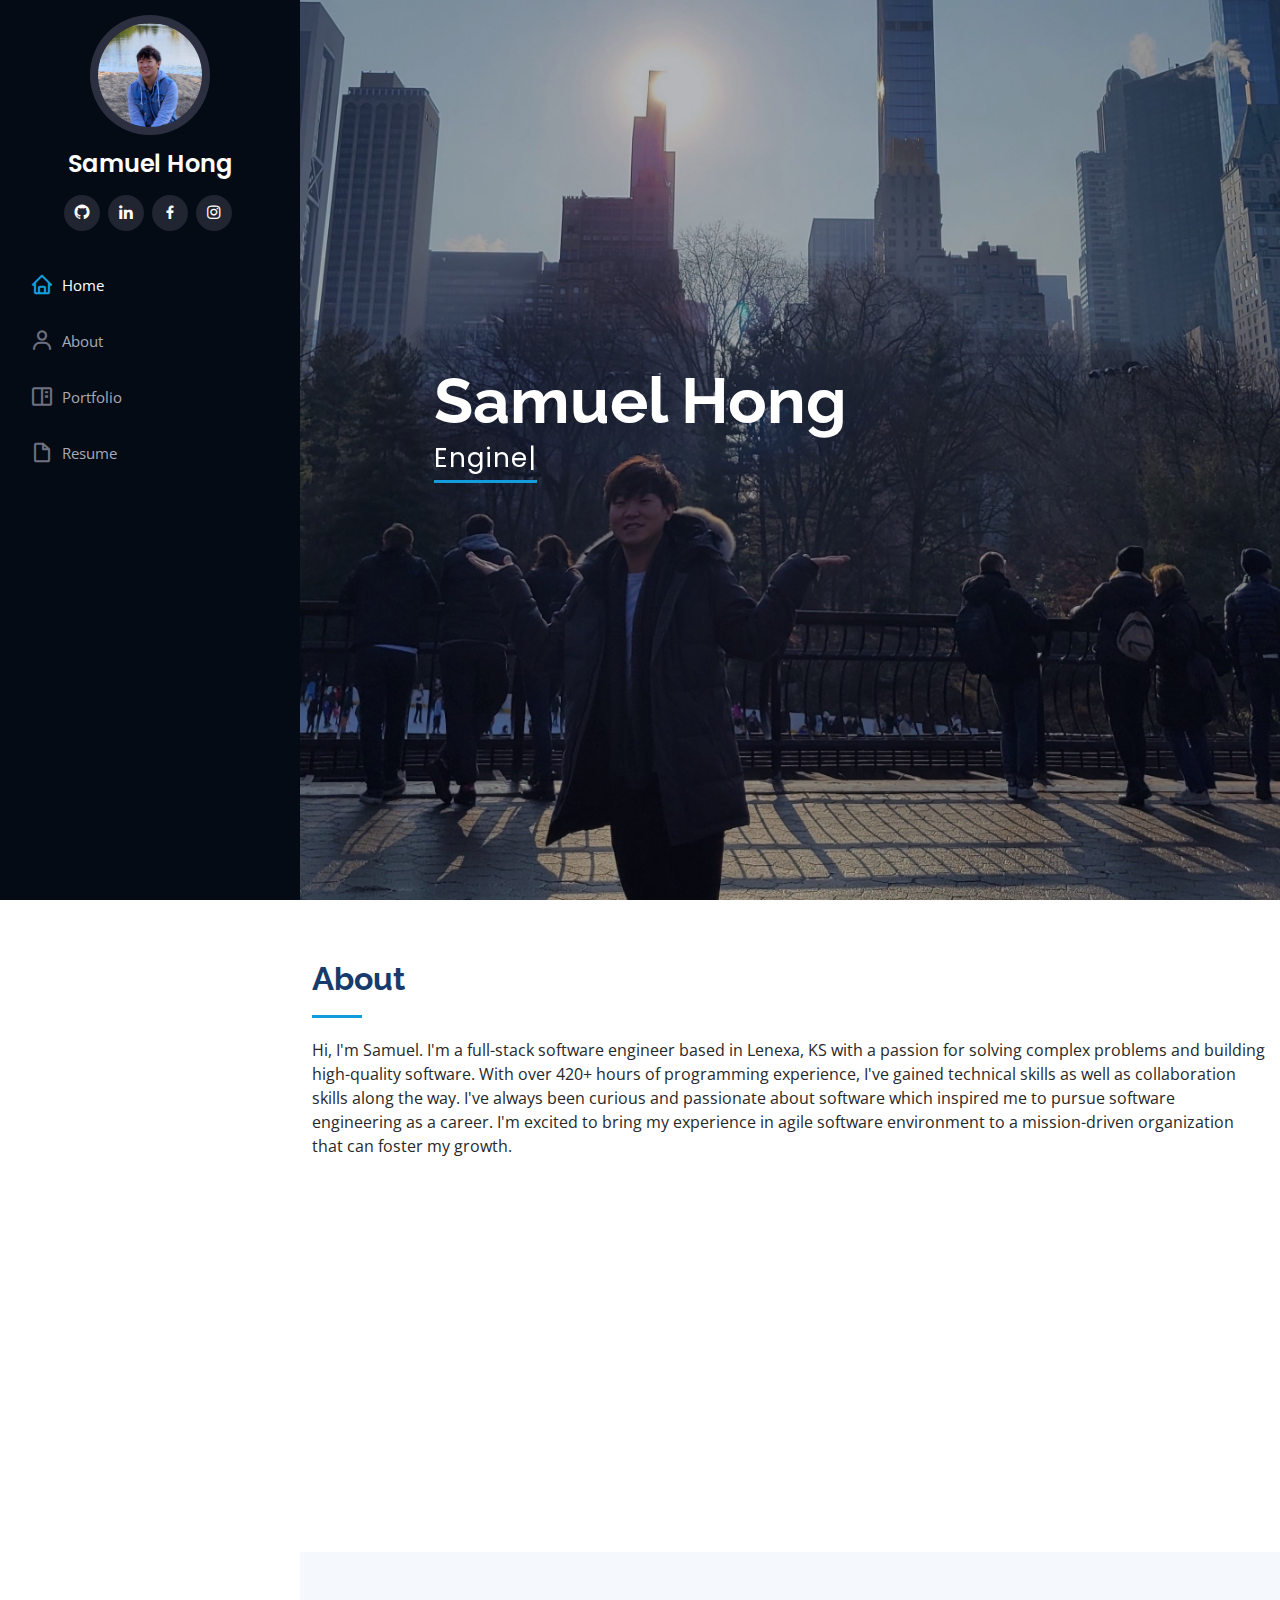
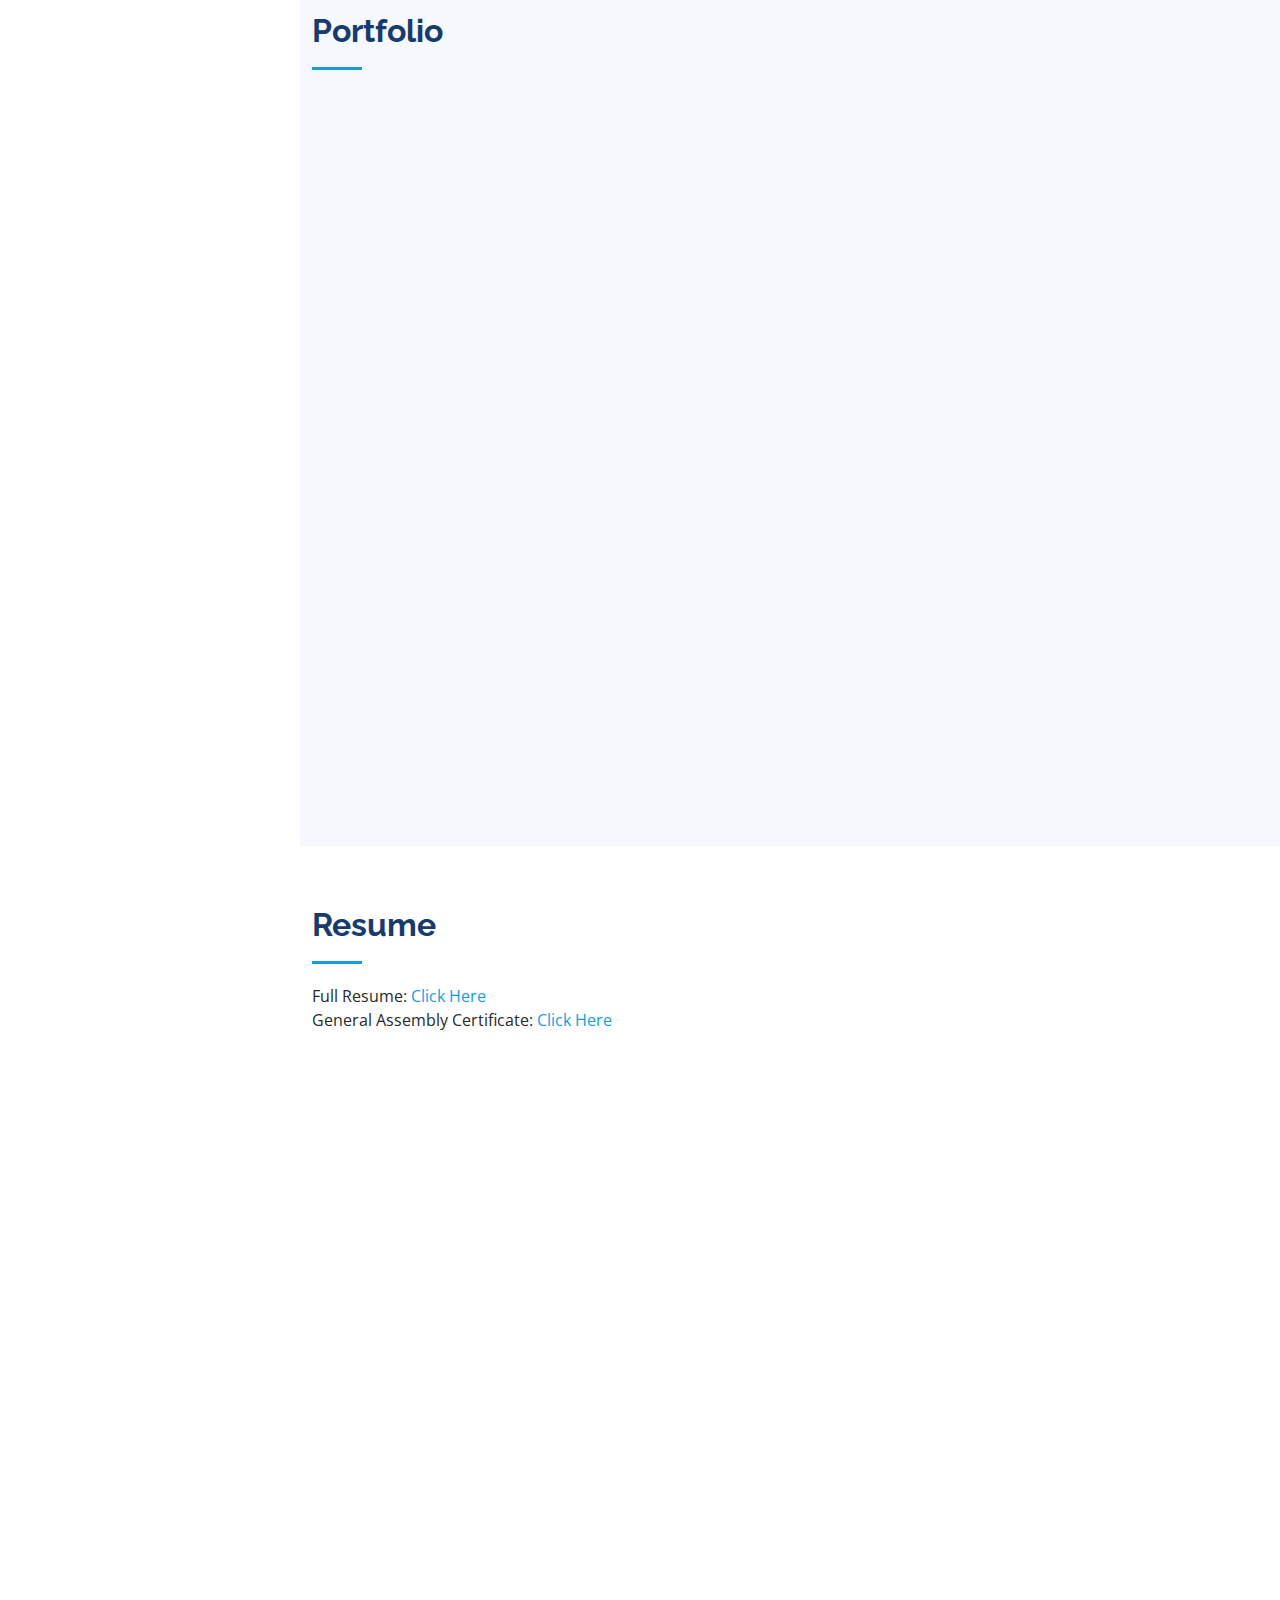
==== commit 4c8afa1f: "comment out not working apps" ====
--- a/index.html
+++ b/index.html
@@ -290,7 +290,7 @@
             </div>
           </div>
 
-          <div class="col-lg-4 col-md-6 portfolio-item filter-app">
+          <!-- <div class="col-lg-4 col-md-6 portfolio-item filter-app">
             <div class="portfolio-wrap">
               <img src="assets/img/portfolio/SoCap-1.png" class="img-fluid" alt="">
               <div class="portfolio-links">
@@ -298,7 +298,7 @@
                 <a href="SoCap.html" title="SoCap Details"><i class="bx bx-link"></i></a>
               </div>
             </div>
-          </div>
+          </div> -->
 
           <div class="col-lg-4 col-md-6 portfolio-item filter-web">
             <div class="portfolio-wrap">
@@ -310,7 +310,7 @@
             </div>
           </div>
 
-          <div class="col-lg-4 col-md-6 portfolio-item filter-app">
+          <!-- <div class="col-lg-4 col-md-6 portfolio-item filter-app">
             <div class="portfolio-wrap">
               <img src="assets/img/portfolio/chatapp.png" class="img-fluid" alt="">
               <div class="portfolio-links">
@@ -318,7 +318,7 @@
                 <a href="ChatApp.html" title="ChatApp Details"><i class="bx bx-link"></i></a>
               </div>
             </div>
-          </div>
+          </div> -->
 
           <div class="col-lg-4 col-md-6 portfolio-item filter-app">
             <div class="portfolio-wrap">
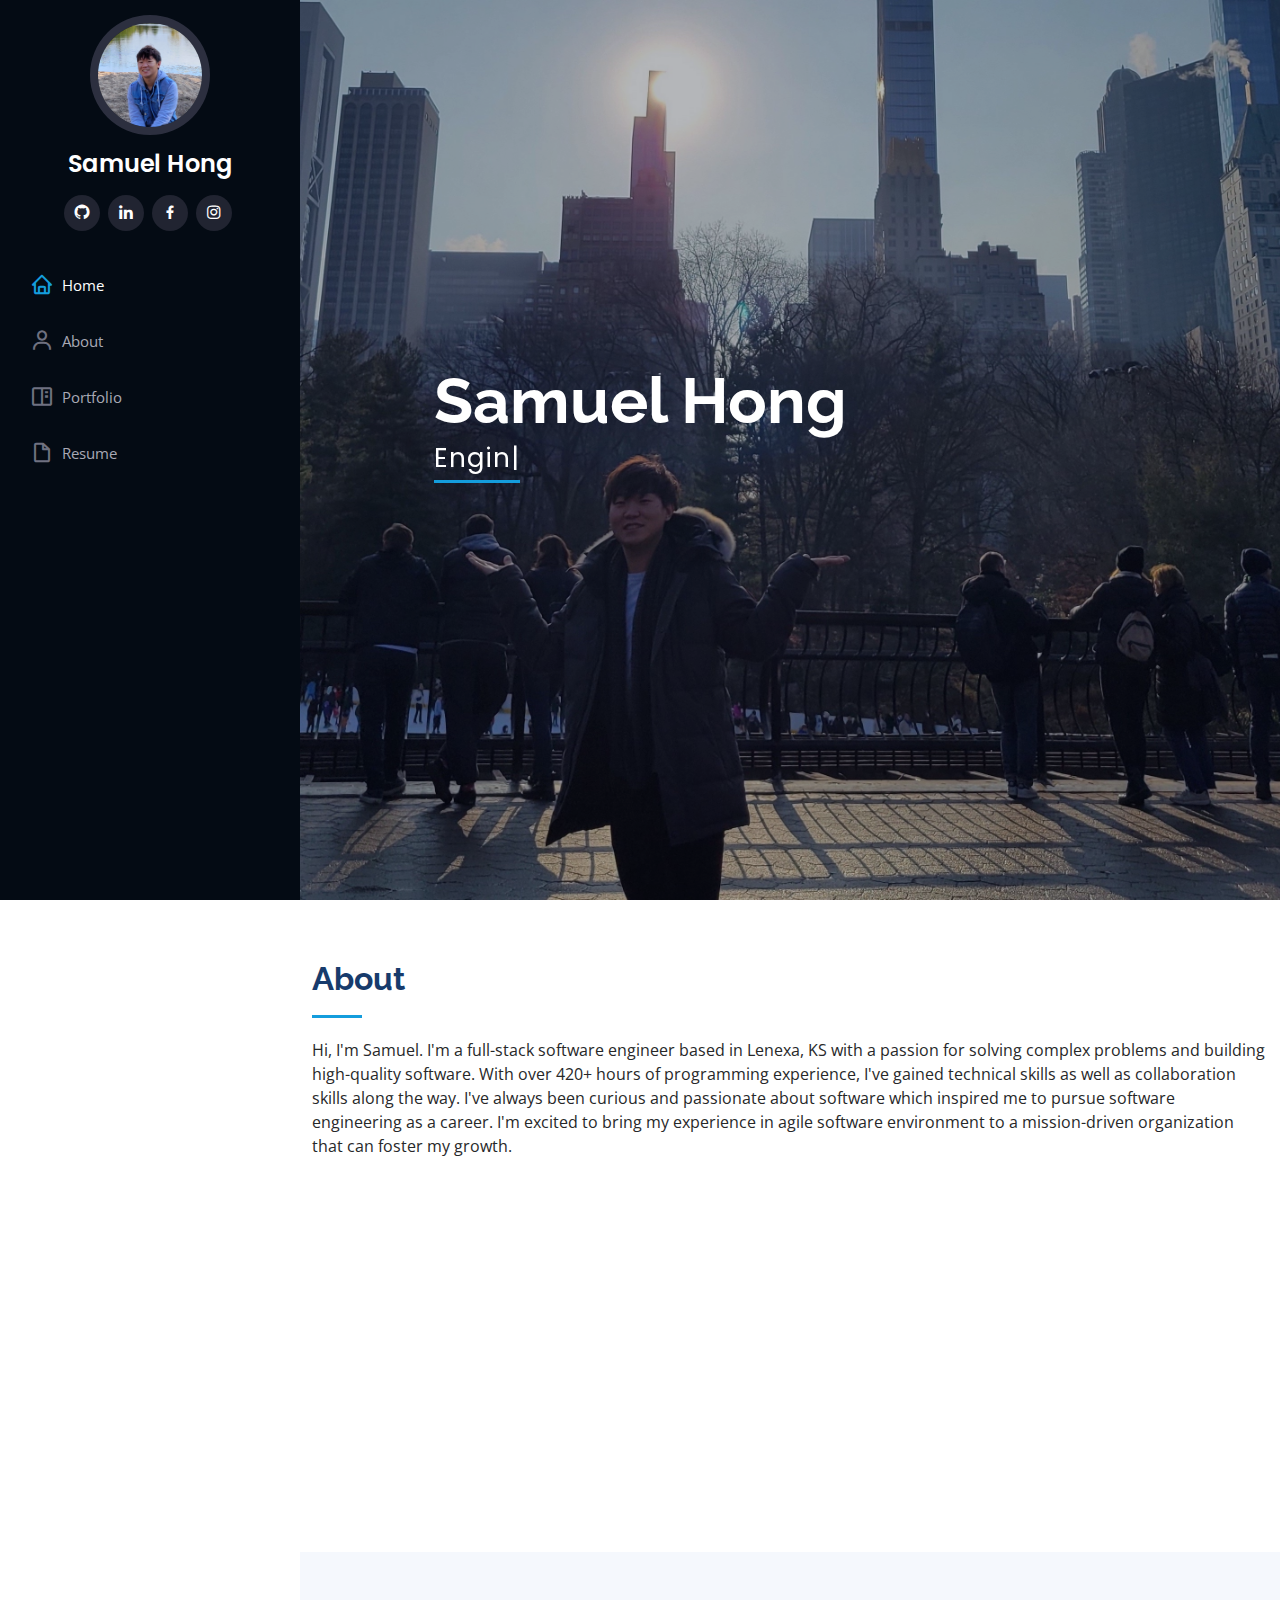
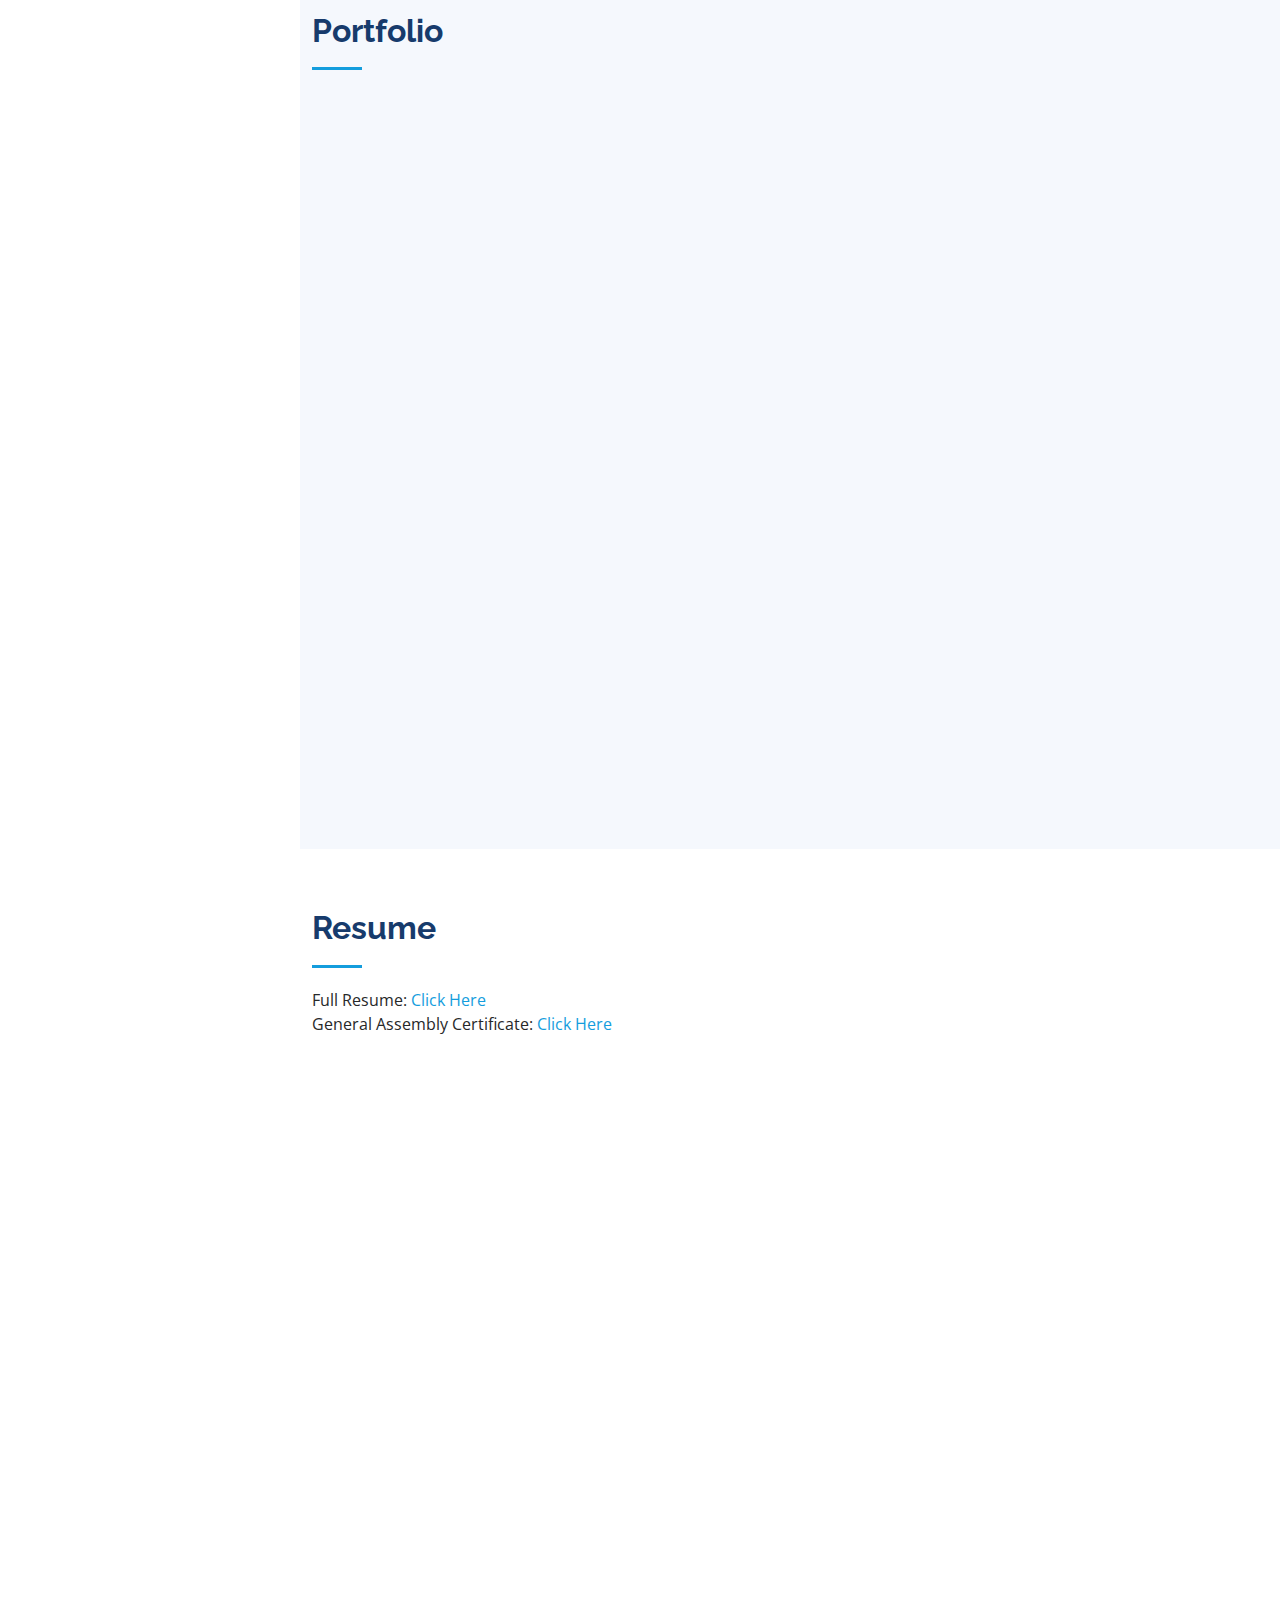
==== commit 42755c1f: "fix rules of firestore" ====
--- a/index.html
+++ b/index.html
@@ -310,7 +310,7 @@
             </div>
           </div>
 
-          <!-- <div class="col-lg-4 col-md-6 portfolio-item filter-app">
+          <div class="col-lg-4 col-md-6 portfolio-item filter-app">
             <div class="portfolio-wrap">
               <img src="assets/img/portfolio/chatapp.png" class="img-fluid" alt="">
               <div class="portfolio-links">
@@ -318,7 +318,7 @@
                 <a href="ChatApp.html" title="ChatApp Details"><i class="bx bx-link"></i></a>
               </div>
             </div>
-          </div> -->
+          </div>
 
           <div class="col-lg-4 col-md-6 portfolio-item filter-app">
             <div class="portfolio-wrap">
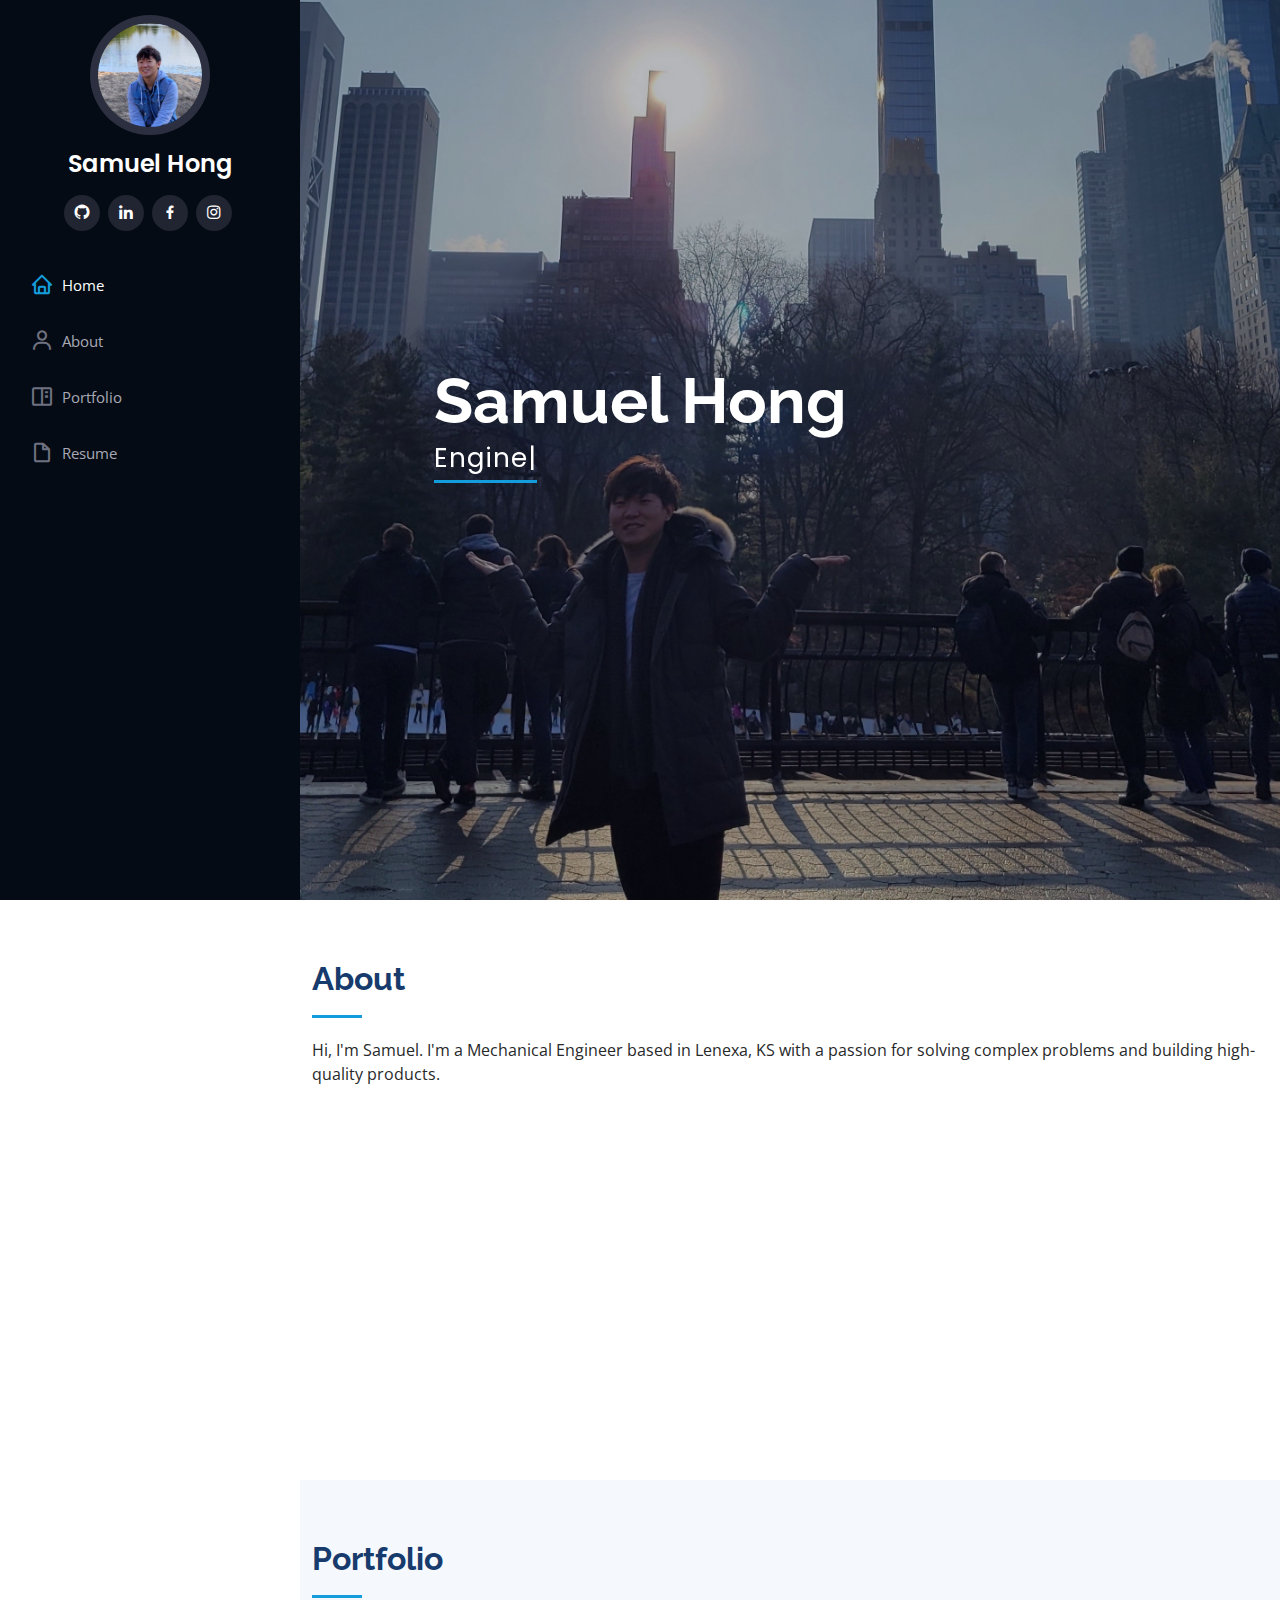
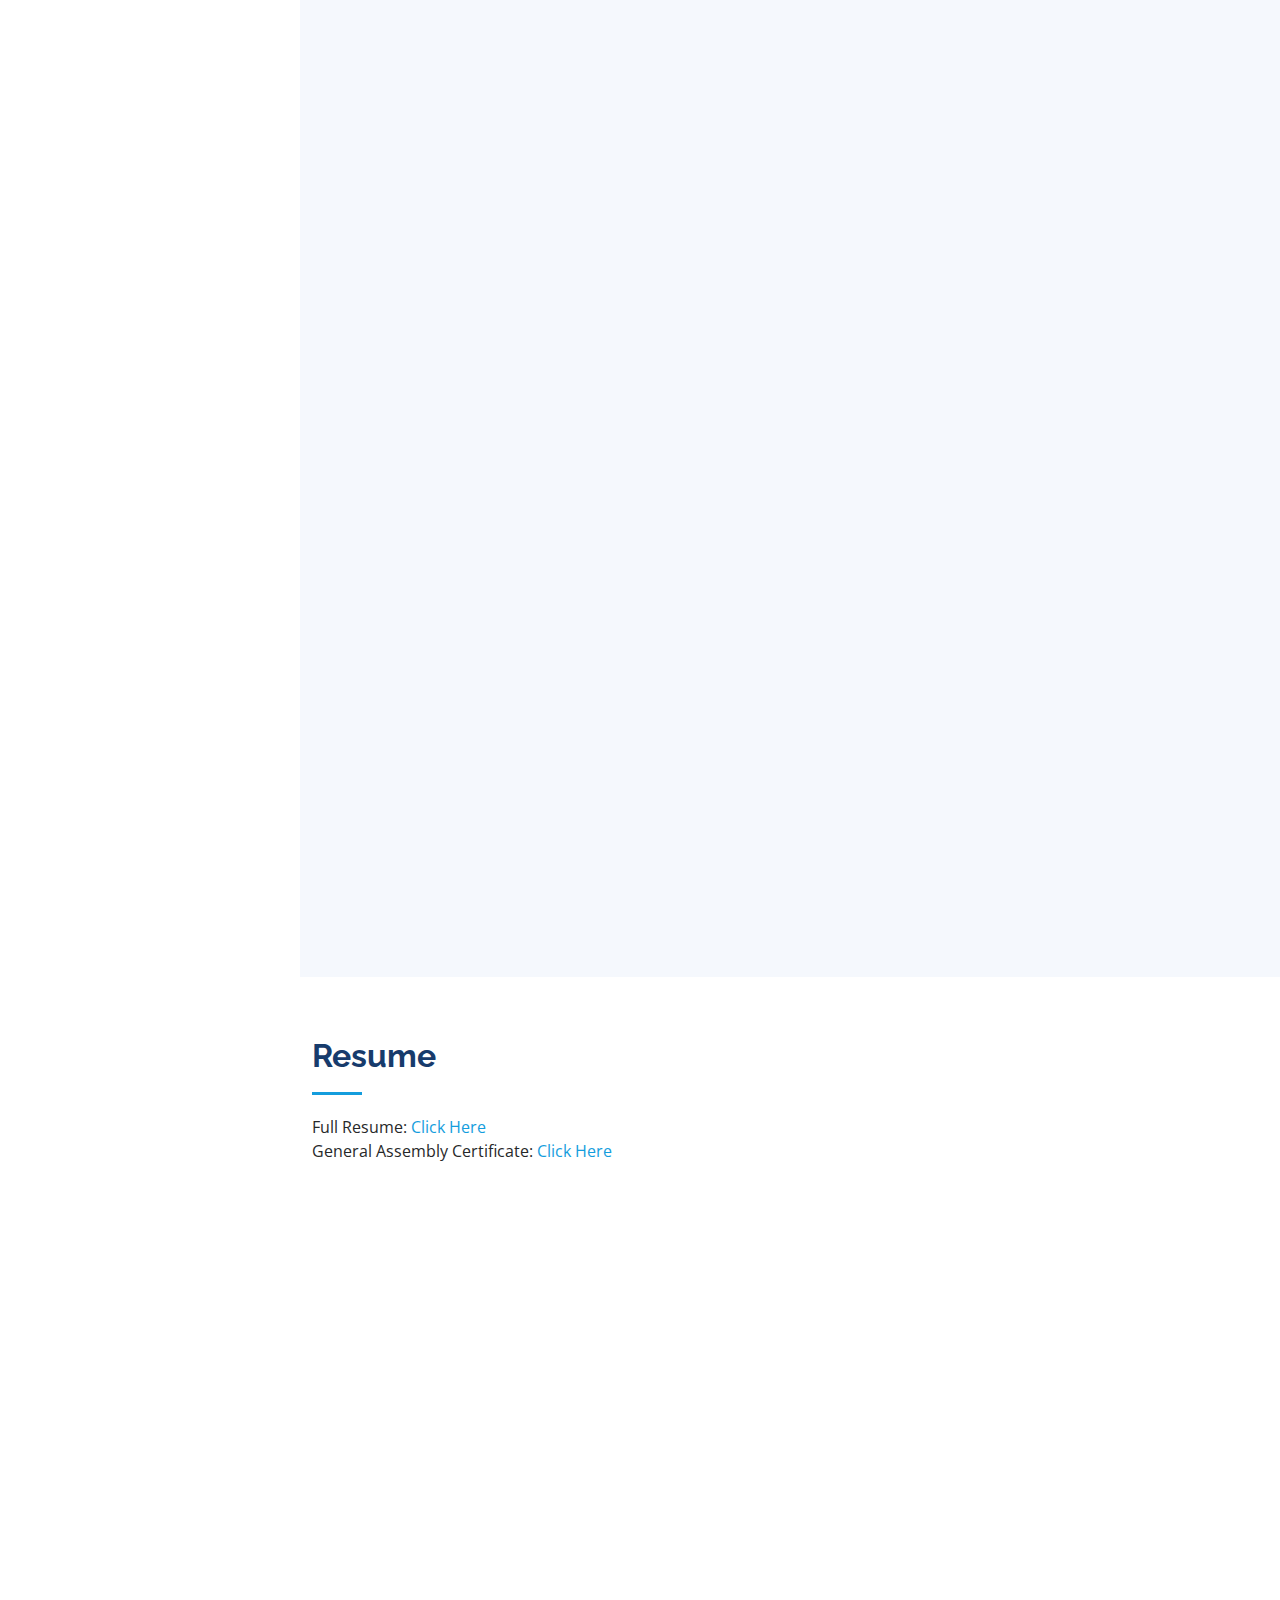
==== commit 5b256c48: "Add DFSS" ====
--- a/index.html
+++ b/index.html
@@ -65,7 +65,7 @@
   <section id="hero" class="d-flex flex-column justify-content-center align-items-center">
     <div class="hero-container" data-aos="fade-in">
       <h1>Samuel Hong</h1>
-      <p><span class="typed" data-typed-items="Engineer, Developer, Freelancer, Golfer"></span></p>
+      <p><span class="typed" data-typed-items="Engineer, Developer, Innovator"></span></p>
     </div>
   </section><!-- End Hero -->
 
@@ -77,7 +77,7 @@
 
         <div class="section-title">
           <h2>About</h2>
-          <p>Hi, I'm Samuel. I'm a full-stack software engineer based in Lenexa, KS with a passion for solving complex problems and building high-quality software. With over 420+ hours of programming experience, I've gained technical skills as well as collaboration skills along the way. I've always been curious and passionate about software which inspired me to pursue software engineering as a career. I'm excited to bring my experience in agile software environment to a mission-driven organization that can foster my growth.</p>
+          <p>Hi, I'm Samuel. I'm a Mechanical Engineer based in Lenexa, KS with a passion for solving complex problems and building high-quality products.</p>
         </div>
 
         <div class="row">
@@ -85,7 +85,7 @@
             <img src="assets/img/profile-img.png" class="img-fluid" alt="">
           </div>
           <div class="col-lg-8 pt-4 pt-lg-0 content" data-aos="fade-left">
-            <h3>Software Engineer &amp; Web Developer</h3>
+            <h3>Mechanical Engineer &amp; Web Developer</h3>
             <!-- <p class="fst-italic">
               Lorem ipsum dolor sit amet, consectetur adipiscing elit, sed do eiusmod tempor incididunt ut labore et dolore
               magna aliqua.
@@ -330,6 +330,17 @@
             </div>
           </div>
 
+    <div class="col-lg-4 col-md-6 portfolio-item filter-app">
+            <div class="portfolio-wrap">
+              <img src="assets/img/portfolio/TDC.png" class="img-fluid" alt="">
+              <div class="portfolio-links">
+                <a href="assets/img/portfolio/TDC.png" data-gallery="portfolioGallery" class="portfolio-lightbox" title="DFSS"><i class="bx bx-plus"></i></a>
+                <a href="DFSS.html" title="DFSS Details"><i class="bx bx-link"></i></a>
+              </div>
+            </div>
+          </div>
+
+
         </div>
       </div>
     </section>
@@ -350,7 +361,7 @@
             <h3 class="resume-title">Sumary</h3>
             <div class="resume-item pb-0">
               <h4>Samuel Hong</h4>
-              <p><em>An ambitious software engineering fellow with a mechanical engineering background with a track record for providing reliable technical expertise, project management, and program delivery. An innovator who excels in the
+              <p><em>An ambitious mechanical engineer with a software engineering background with a track record for providing reliable technical expertise, project management, and program delivery. An innovator who excels in the
                 challenge of accurate solutions for difficult situations in product design, testing, and development. A well-rounded and reliable leader with outstanding interpersonal and communication skills, driven to develop and grow within a challenging and rewarding career and work environment.</em></p>
             </div>
 
@@ -368,6 +379,15 @@
           </div>
           <div class="col-lg-6" data-aos="fade-up" data-aos-delay="100">
             <h3 class="resume-title">Experience</h3>
+            <div class="resume-item">
+              <h4>Mechanical Engineer 1</h4>
+              <h5>July 2022 - Present</h5>
+              <p><em>Honeywell FM&T</em></p>
+              <p></p>
+              <ul>
+                <li></li>
+              </ul>
+            </div>
             <div class="resume-item">
               <h4>Software Engineering Fellow</h4>
               <h5>Oct 2021 - Jan 2022</h5>
@@ -386,26 +406,6 @@
               <ul>
                 <li>Monitored and maintained store inventory levels</li>
                 <li>Resolved customer complaints and concerns in a timely manner</li>
-              </ul>
-            </div>
-            <div class="resume-item">
-              <h4>Direct Methanol Fuel Cell Reseach &bull; Co-Leader</h4>
-              <h5>Jan 2019 - Dec 2019</h5>
-              <p><em>University of Kansas</em></p>
-              <p>Investigated the use and impact of direct methanol fuel cells in material handling applications</p>
-              <ul>
-                <li>Developed and tested methods to increase performance and decrease costs of direct methanol fuel cells</li>
-                <li>Exceeded Department of Energy's expectations and acquired additional funding for DMFC research</li>
-              </ul>
-            </div>
-            <div class="resume-item">
-              <h4>Dilatant Decelerate System &bull; Project Leader</h4>
-              <h5>Jan 2019 - May 2019</h5>
-              <p><em>University of Kansas</em></p>
-              <p>Responsible for redesigning US Air Force helmets to reduce whiplash and augment safety and function</p>
-              <ul>
-                <li>Constructed and tested 30 prototypes to ensure quality and reliability while not compromising functionality</li>
-                <li>Successfully reinforced helmet base plate to allow full lateral head movement by 35%</li>
               </ul>
             </div>
           </div>
